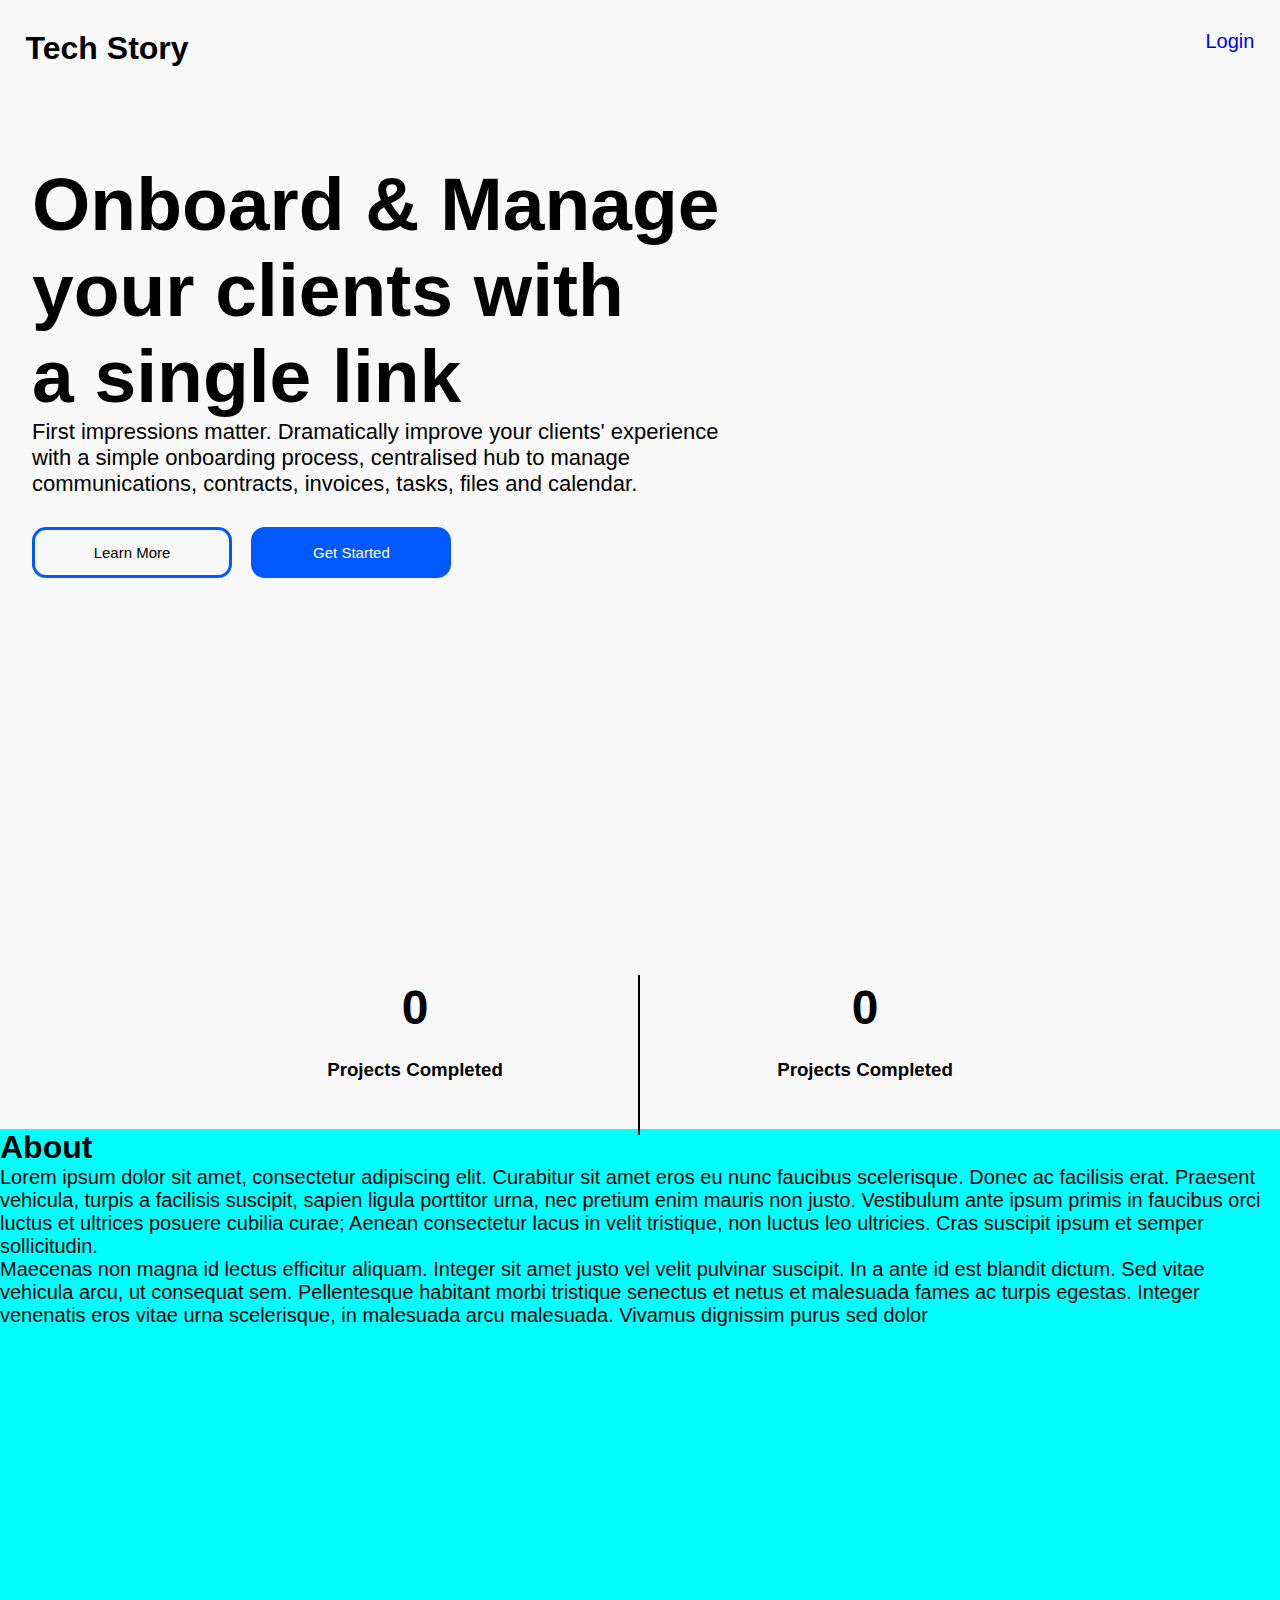
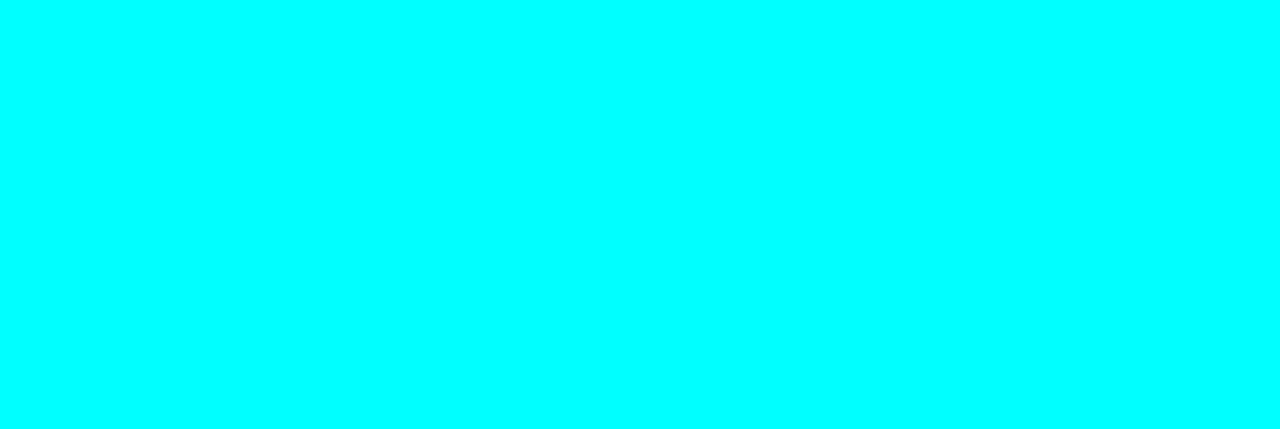
==== index.html @ 331d2816 "first commit" ====
<!DOCTYPE html>
<html lang="en">

<head>
    <meta charset="UTF-8">
    <meta name="viewport" content="width=device-width, initial-scale=1.0">
    <title>Tech Stories</title>
</head>
<link rel="stylesheet" href="style.css">

<body>



    <div class="hero">
        <header>
            <h1 class="logo">Tech Story</h1>
            <nav>
                <ul class="nav_links">
                    <li><a href="#">Login</a></li>
                </ul>
            </nav>
        </header>

        <div class="title">
            <h1>Onboard & Manage your clients with a single link</h1>
            <p>First impressions matter. Dramatically improve your clients' experience with a simple onboarding
                process,
                centralised hub to manage communications, contracts, invoices, tasks, files and calendar.</p>
            <div class="cta">
                <button class="learn_more">Learn More</button>
                <button class="get_started">Get Started</button>
            </div>
        </div>
    </div>

    <div class="stats">

        <div class="counters">
            <div>
                <div class="counter">
                    <h1><span data-count="156">0</span></h1>
                    <h3>Projects Completed</h3>
                </div>
                <div class="counter">
                    <h1><span data-count="227">0</span></h1>
                    <h3>Projects Completed</h3>
                </div>
            </div>
        </div>
    </div>

    <div class="about_page">
        <h1>About</h1>
        <div class="text">
            <p>Lorem ipsum dolor sit amet, consectetur adipiscing elit. Curabitur sit amet eros eu nunc faucibus
                scelerisque. Donec ac facilisis erat. Praesent vehicula, turpis a facilisis suscipit, sapien ligula
                porttitor urna, nec pretium enim mauris non justo. Vestibulum ante ipsum primis in faucibus orci luctus
                et ultrices posuere cubilia curae; Aenean consectetur lacus in velit tristique, non luctus leo
                ultricies. Cras suscipit ipsum et semper sollicitudin.
                <br>
                Maecenas non magna id lectus efficitur aliquam. Integer sit amet justo vel velit pulvinar suscipit. In a
                ante id est blandit dictum. Sed vitae vehicula arcu, ut consequat sem. Pellentesque habitant morbi
                tristique senectus et netus et malesuada fames ac turpis egestas. Integer venenatis eros vitae urna
                scelerisque, in malesuada arcu malesuada. Vivamus dignissim purus sed dolor</p>
        </div>
    </div>


    <script src="app.js">
    </script>

</body>

</html>
---- style.css ----
* {
    margin: 0;
    padding: 0;
    box-sizing: border-box;
}

body {
    background-color: #F8F8F8;
    font-family: 'Franklin Gothic Medium', 'Arial Narrow', Arial, sans-serif;
    color: black;
    position: relative;
    overflow-x: hidden;
}

.hero {
    height: 100vh;
    width: 100%;
}

header {
    display: flex;
    justify-content: space-between;
    padding: 30px 2%;
}

li,
a {
    list-style-type: none;
    text-decoration: none;
    font-size: 20px;
}

.title {
    margin-top: 4em;
    margin-left: 2em;
    min-width: 300px;
}

.title h1 {
    font-size: 75px;
    margin-right: 6em;
}

.title p {
    font-size: 22px;
    margin-right: 25em;
}

.cta button {
    margin-top: 2em;
    margin-right: 1em;
    height: 51px;
    width: 200px;
    border-radius: 14px;
    transition: all .5s ease;
}

.learn_more {
    font-size: 15px;
    color: black;
    border: solid #0058FF;
    background: none;
}

.learn_more:hover {
    color: #ffffff;
    background-color: rgb(72, 145, 255);
    border: solid rgb(72, 145, 255);
    cursor: pointer;
}

.get_started {
    font-size: 15px;
    border: none;
    color: white;
    background: #0058FF;
}

.get_started:hover {
    background-color: rgb(72, 145, 255);
    cursor: pointer;
}

.counters {
    padding: 3em 2em;
    margin-top: 2em;
    color: rgb(0, 0, 0);
    text-align: center;
}

.counters>div {
    max-width: 900px;
    margin: 0 auto;
    display: grid;
    grid-template-columns: repeat(2, 1fr);

}

.counter h1 {
    font-size: 3em;
    margin-bottom: 0.5em;
}

.counter:not(:last-child)::before {
    content: '';
    background: rgb(0, 0, 0);
    position: absolute;
    width: 2px;
    height: 10em;
    top: 52%;
    transform: translateY(-50%);
    right: 50%;
}

.about_page {
    height: 100vh;
    width: 100%;
    background-color: aqua;
}

.text p{
    font-size: 20px;
}
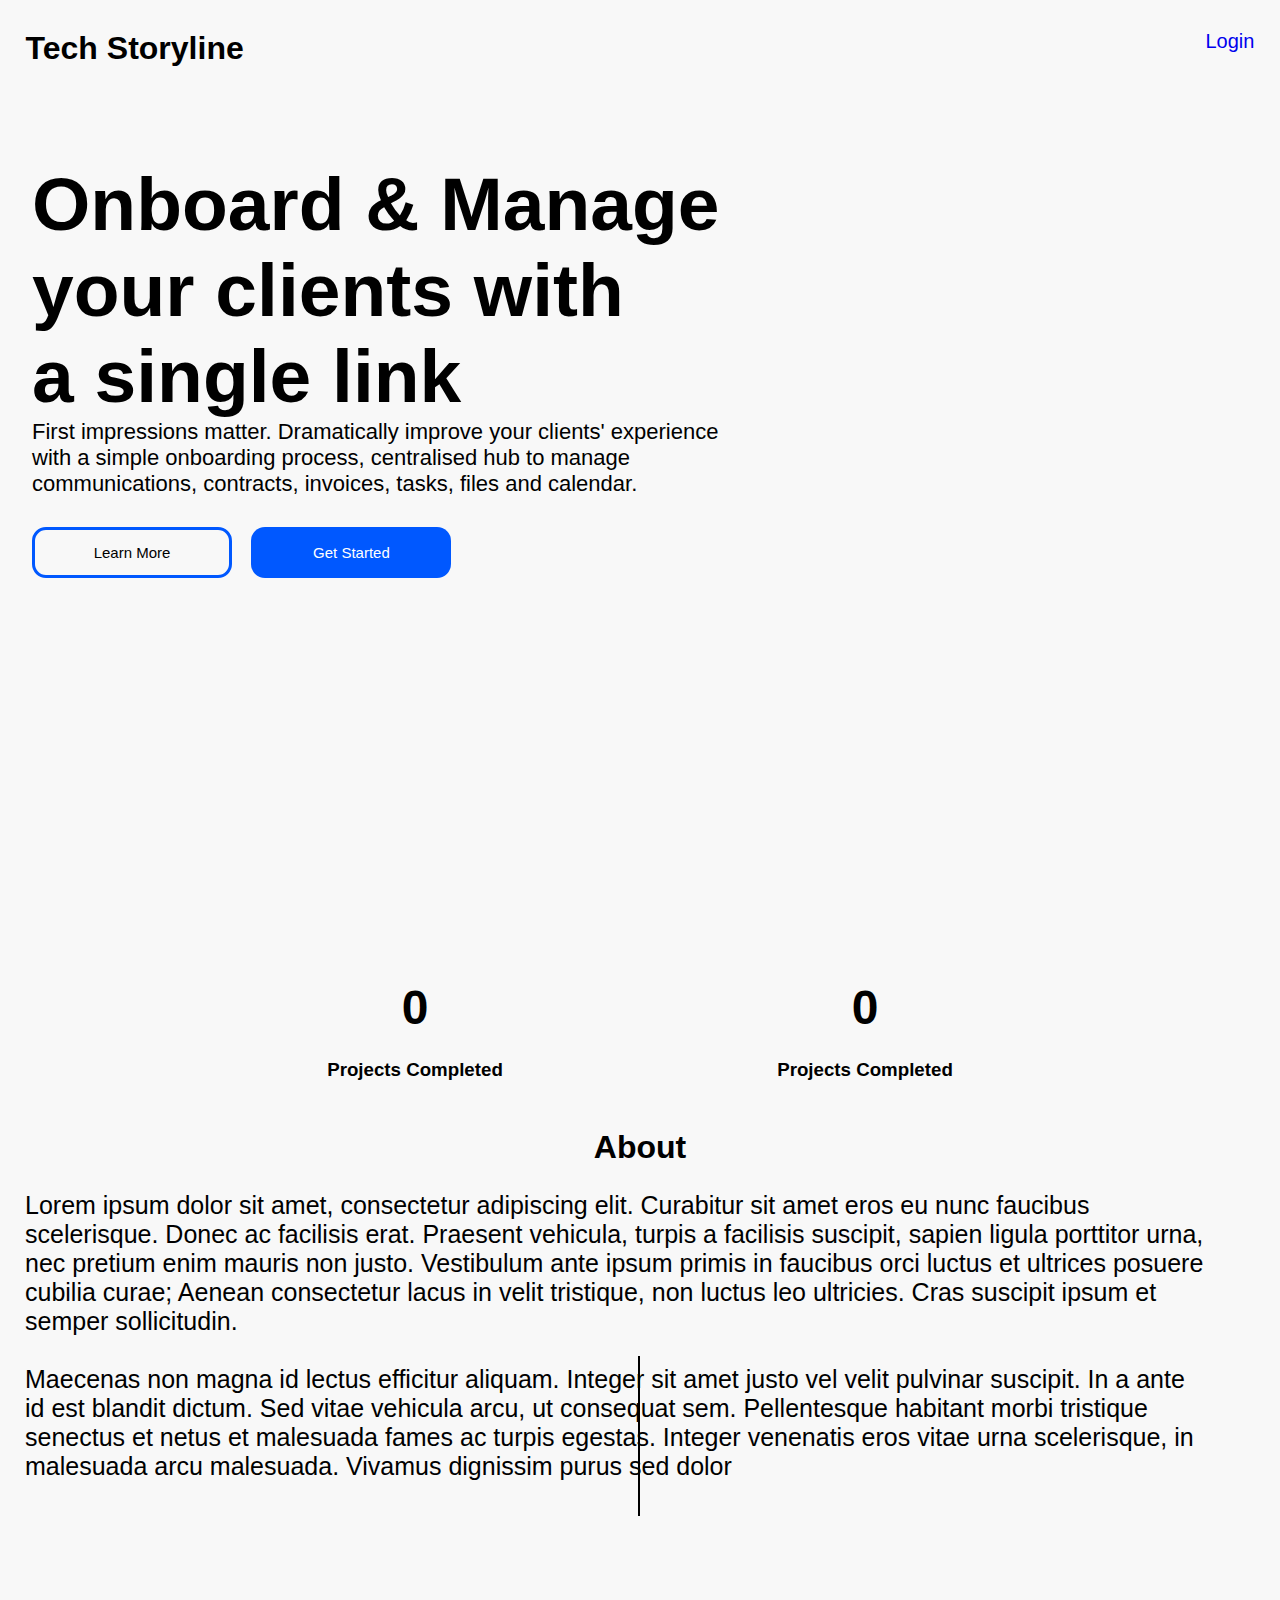
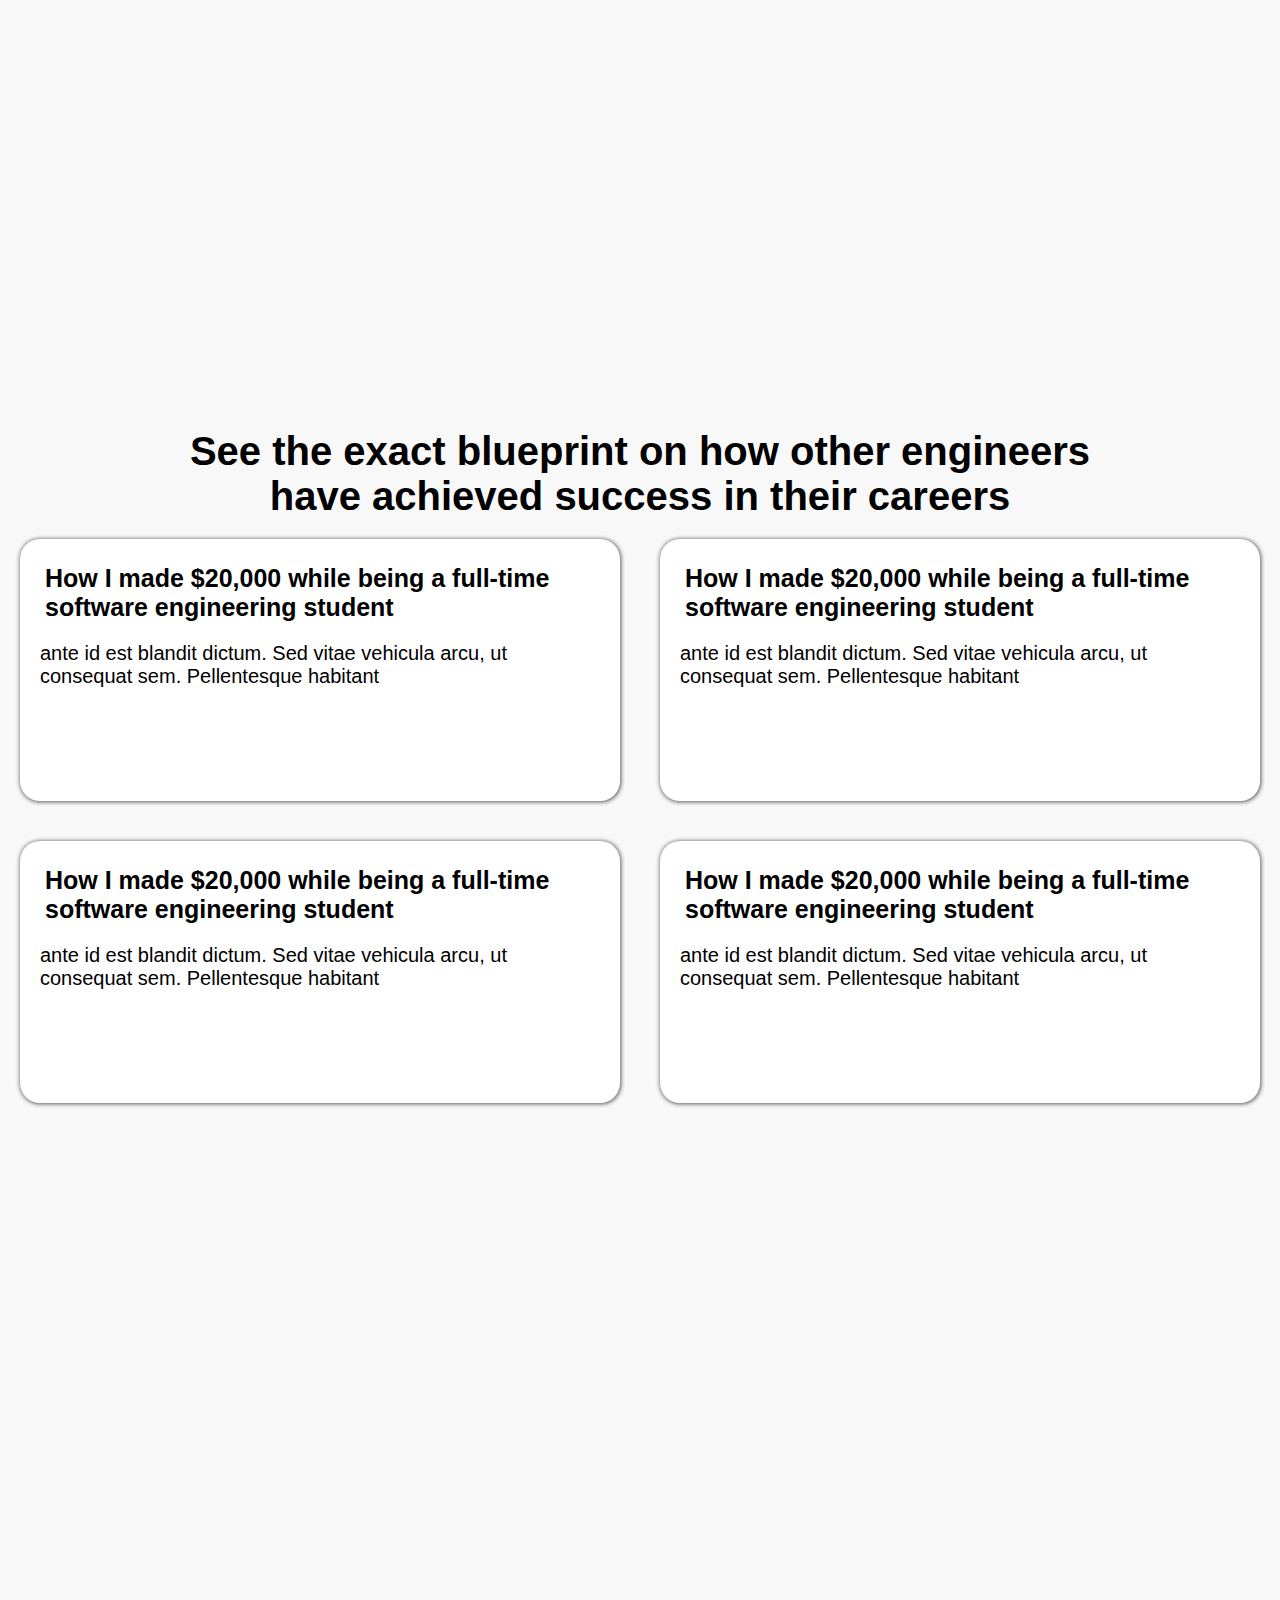
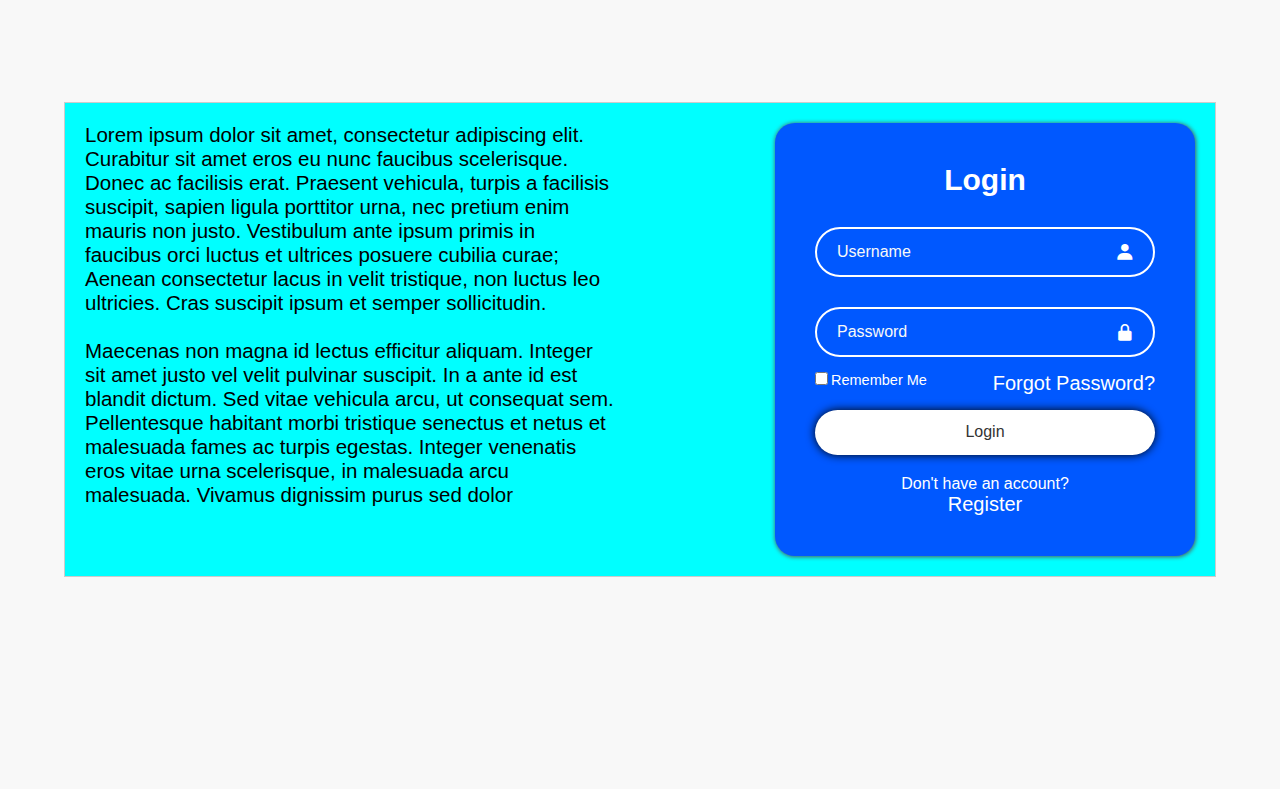
==== commit 84512477: "Update index.html" ====
--- a/index.html
+++ b/index.html
@@ -7,6 +7,8 @@
     <title>Tech Stories</title>
 </head>
 <link rel="stylesheet" href="style.css">
+<link href='https://unpkg.com/boxicons@2.1.4/css/boxicons.min.css' rel='stylesheet'>
+
 
 <body>
 
@@ -14,7 +16,7 @@
 
     <div class="hero">
         <header>
-            <h1 class="logo">Tech Story</h1>
+            <h1 class="logo">Tech Storyline</h1>
             <nav>
                 <ul class="nav_links">
                     <li><a href="#">Login</a></li>
@@ -52,24 +54,135 @@
 
     <div class="about_page">
         <h1>About</h1>
-        <div class="text">
-            <p>Lorem ipsum dolor sit amet, consectetur adipiscing elit. Curabitur sit amet eros eu nunc faucibus
-                scelerisque. Donec ac facilisis erat. Praesent vehicula, turpis a facilisis suscipit, sapien ligula
-                porttitor urna, nec pretium enim mauris non justo. Vestibulum ante ipsum primis in faucibus orci luctus
-                et ultrices posuere cubilia curae; Aenean consectetur lacus in velit tristique, non luctus leo
-                ultricies. Cras suscipit ipsum et semper sollicitudin.
-                <br>
-                Maecenas non magna id lectus efficitur aliquam. Integer sit amet justo vel velit pulvinar suscipit. In a
-                ante id est blandit dictum. Sed vitae vehicula arcu, ut consequat sem. Pellentesque habitant morbi
-                tristique senectus et netus et malesuada fames ac turpis egestas. Integer venenatis eros vitae urna
-                scelerisque, in malesuada arcu malesuada. Vivamus dignissim purus sed dolor</p>
+        <div class="box">
+
+            <div class="text">
+                <p>Lorem ipsum dolor sit amet, consectetur adipiscing elit. Curabitur sit amet eros eu nunc faucibus
+                    scelerisque. Donec ac facilisis erat. Praesent vehicula, turpis a facilisis suscipit, sapien ligula
+                    porttitor urna, nec pretium enim mauris non justo. Vestibulum ante ipsum primis in faucibus orci
+                    luctus
+                    et ultrices posuere cubilia curae; Aenean consectetur lacus in velit tristique, non luctus leo
+                    ultricies. Cras suscipit ipsum et semper sollicitudin.
+                    <br>
+                    <br>
+                    Maecenas non magna id lectus efficitur aliquam. Integer sit amet justo vel velit pulvinar suscipit.
+                    In a
+                    ante id est blandit dictum. Sed vitae vehicula arcu, ut consequat sem. Pellentesque habitant morbi
+                    tristique senectus et netus et malesuada fames ac turpis egestas. Integer venenatis eros vitae urna
+                    scelerisque, in malesuada arcu malesuada. Vivamus dignissim purus sed dolor
+                </p>
+            </div>
+
+            <div class="about_image">
+                <img src="img/3-4.jpg" alt="">
+            </div>
+        </div>
+    </div>
+
+    <div class="preview">
+        <h1>See the exact blueprint on how other engineers<br>have achieved success in their careers</h1>
+
+        <div class="preview_container_1">
+            <div class="preview_box">
+                <div class="image_block">
+                    <img src="img/profile1.jpg" alt="">
+                </div>
+                <div class="text_box">
+                    <h1>How I made $20,000 while being a full-time software engineering student</h1>
+                    <p>ante id est blandit dictum. Sed vitae vehicula arcu, ut consequat sem. Pellentesque habitant
+                    </p>
+                </div>
+            </div>
+            <div class="preview_box">
+                <div class="image_block">
+                    <img src="img/profile1.jpg" alt="">
+                </div>
+                <div class="text_box">
+                    <h1>How I made $20,000 while being a full-time software engineering student</h1>
+                    <p>ante id est blandit dictum. Sed vitae vehicula arcu, ut consequat sem. Pellentesque habitant
+                    </p>
+                </div>
+            </div>
+        </div>
+
+        <div class="preview_container_2">
+            <div class="preview_box">
+                <div class="image_block">
+                    <img src="img/profile1.jpg" alt="">
+                </div>
+                <div class="text_box">
+                    <h1>How I made $20,000 while being a full-time software engineering student</h1>
+                    <p>ante id est blandit dictum. Sed vitae vehicula arcu, ut consequat sem. Pellentesque habitant
+                    </p>
+                </div>
+            </div>
+            <div class="preview_box">
+                <div class="image_block">
+                    <img src="img/profile1.jpg" alt="">
+                </div>
+                <div class="text_box">
+                    <h1>How I made $20,000 while being a full-time software engineering student</h1>
+                    <p>ante id est blandit dictum. Sed vitae vehicula arcu, ut consequat sem. Pellentesque habitant
+                    </p>
+                </div>
+            </div>
         </div>
     </div>
 
 
-    <script src="app.js">
-    </script>
+    <div class="sign-up">
+        <div class="cta-box">
+
+
+            <div class="info">
+                <p>Lorem ipsum dolor sit amet, consectetur adipiscing elit. Curabitur sit amet eros eu nunc faucibus
+                    scelerisque. Donec ac facilisis erat. Praesent vehicula, turpis a facilisis suscipit, sapien ligula
+                    porttitor urna, nec pretium enim mauris non justo. Vestibulum ante ipsum primis in faucibus orci
+                    luctus
+                    et ultrices posuere cubilia curae; Aenean consectetur lacus in velit tristique, non luctus leo
+                    ultricies. Cras suscipit ipsum et semper sollicitudin.
+                    <br>
+                    <br>
+                    Maecenas non magna id lectus efficitur aliquam. Integer sit amet justo vel velit pulvinar suscipit.
+                    In a
+                    ante id est blandit dictum. Sed vitae vehicula arcu, ut consequat sem. Pellentesque habitant morbi
+                    tristique senectus et netus et malesuada fames ac turpis egestas. Integer venenatis eros vitae urna
+                    scelerisque, in malesuada arcu malesuada. Vivamus dignissim purus sed dolor
+                </p>
+            </div>
+
+
+            <div class="wrapper">
+                <form action="">
+                    <h1>Login</h1>
+                    <div class="input-box">
+                        <input type="text" placeholder="Username" required>
+                        <i class='bx bxs-user'></i>
+                    </div>
+                    <div class="input-box">
+                        <input type="password" placeholder="Password" required>
+                        <i class='bx bxs-lock-alt'></i>
+                    </div>
+                    <div class="remember-forgot">
+                        <label for=""><input type="checkbox">Remember Me</label>
+                        <a href="#">Forgot Password?</a>
+                    </div>
+                    <button type="submit" class="btn">Login</button>
+
+                    <div class="register-link">
+                        <p>Don't have an account?</p>
+                        <a href="#">Register</a>
+                    </div>
+
+                </form>
+            </div>
+        </div>
+    </div>
+
+
+
+    <script src="app.js"></script>
 
 </body>
 
-</html>+</html>
--- a/style.css
+++ b/style.css
@@ -107,7 +107,7 @@
     position: absolute;
     width: 2px;
     height: 10em;
-    top: 52%;
+    top: 36%;                   /*Fix this*/
     transform: translateY(-50%);
     right: 50%;
 }
@@ -115,9 +115,197 @@
 .about_page {
     height: 100vh;
     width: 100%;
-    background-color: aqua;
+    background-color: #F8F8F8;
 }
 
 .text p{
+    font-weight: 100;
+    font-size: 25px;
+    margin: 1em;
+}
+
+.box{
+    display: flex;
+}
+
+.about_page h1{
+    text-align: center;
+    font: 50px;
+    color: black;
+}
+
+.about_image img{
+    height: 500px;
+    margin-right: 3em;
+}
+
+.preview {
+    height: 100vh;
+    width: 100%;
+    text-align: center;
     font-size: 20px;
-}+}
+
+.preview_box {
+    display: flex;
+    margin: 1em;
+    width: 640px;
+    height: 262px;
+    background-color: #ffffff;
+    border-radius: 20px;
+    box-shadow: 0.5px 0.5px 4px rgb(88, 88, 88);
+}
+
+.image_block img{
+    border-radius: 20px;
+    height: 262px;
+}
+
+.text_box h1 {
+    text-align: left;
+    margin-top: 1em;
+    margin-left: 1em;
+    margin-right: 1em;
+    font-size: 25px;
+}
+
+.text_box p {
+    text-align: left;
+    margin-top: 1em;
+    margin-left: 1em;
+    margin-right: 1em;
+}
+
+.preview_container_1 {
+    display: flex;
+}
+
+.preview_container_2 {
+    display: flex;
+}
+
+.sign-up {
+    margin-top: 10em;
+    display: flex;
+    justify-content: center;
+    align-items: center;
+    min-height: 100vh;
+    background-color: #F8F8F8;
+
+}
+
+.cta-box {
+    width: 90%;
+    height: 90%;
+    background-color: aqua;  
+    padding: 20px;
+    margin: 10px;
+    border: 1px solid #ccc;
+    display: grid;
+    grid-template-columns: repeat(2, 1fr);
+}
+
+.info p{
+    font-size: 20.5px;
+}
+
+
+.wrapper {
+    width: 420px;
+    background-color: #0058FF;
+    box-shadow: 0.5px 0.5px 4px rgb(88, 88, 88);
+    border-radius: 20px;
+    color: rgb(255, 255, 255);
+    padding: 40px 40px;
+    margin-left: 10em;
+}
+
+.wrapper h1 {
+    font-size: 30px;
+    text-align: center;
+}
+
+.wrapper .input-box{
+    position: relative;
+    width: 100%;
+    height: 50px;
+    margin: 30px 0;
+}
+
+.input-box input{
+    width: 100%;
+    height: 100%;
+    background: transparent;
+    border: none;
+    outline: none;
+    border: 2px solid rgba(255, 255, 255);
+    border-radius: 40px;
+    font-size: 16px;
+    color: white;
+    padding: 20px 45px 20px 20px;
+
+}
+
+.input-box input::placeholder {
+    color: #F8F8F8;
+
+}
+
+.input-box i {
+    position: absolute;
+    right: 20px;
+    top: 50%;
+    transform: translateY(-50%);
+    font-size: 20px;
+    color: white;
+}
+
+.wrapper .remember-forgot{
+    display: flex;
+    justify-content: space-between;
+    font-size: 14.5px;
+    margin: -15px 0 15px;
+}
+
+.remember-forgot label input {
+    accent-color: white;
+    margin-right: 3px; 
+}
+
+.remember-forgot a {
+    color: white;
+    text-decoration: none;
+}
+
+.remember-forgot a:hover{
+    text-decoration: underline;
+}
+
+.wrapper .btn {
+    width: 100%;
+    height: 45px;
+    background: white;
+    border: none;
+    border-radius: 40px;
+    box-shadow: 0 0 10px black;
+    cursor: pointer;
+    font-size: 16px;
+    color: #333;
+}
+
+.wrapper .register-link {
+    font-size: 14.5 px;
+    text-align: center;
+    margin-top: 20px;
+}
+
+.register-link a {
+    color: white;
+    text-decoration: none;
+    font-size: 20px;
+}
+
+.register-link a:hover {
+    text-decoration: underline;
+}
+
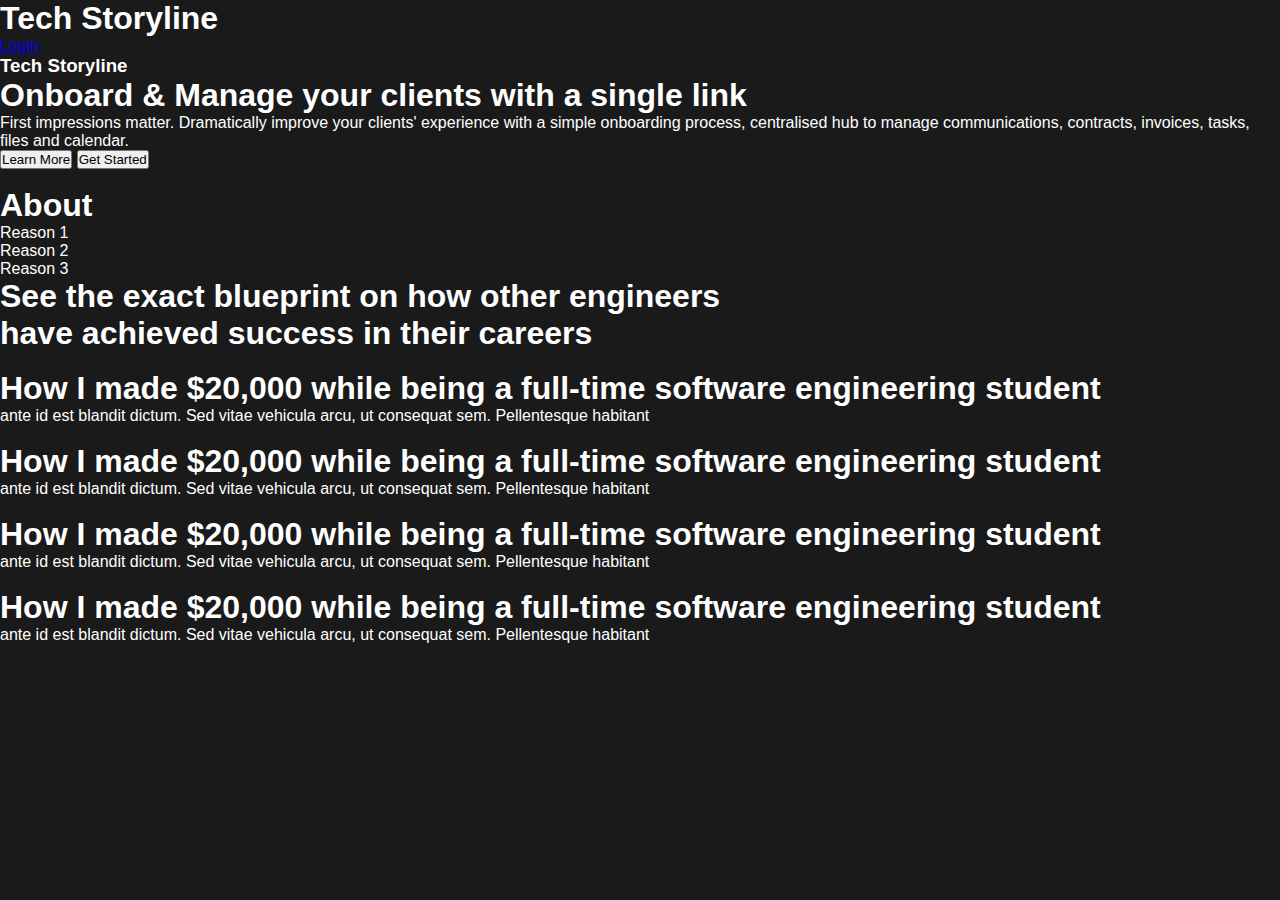
==== commit 82126923: "Add files via upload" ====
--- a/index.html
+++ b/index.html
@@ -1,188 +1,107 @@
-<!DOCTYPE html>
-<html lang="en">
-
-<head>
-    <meta charset="UTF-8">
-    <meta name="viewport" content="width=device-width, initial-scale=1.0">
-    <title>Tech Stories</title>
-</head>
-<link rel="stylesheet" href="style.css">
-<link href='https://unpkg.com/boxicons@2.1.4/css/boxicons.min.css' rel='stylesheet'>
-
-
-<body>
-
-
-
-    <div class="hero">
-        <header>
-            <h1 class="logo">Tech Storyline</h1>
-            <nav>
-                <ul class="nav_links">
-                    <li><a href="#">Login</a></li>
-                </ul>
-            </nav>
-        </header>
-
-        <div class="title">
-            <h1>Onboard & Manage your clients with a single link</h1>
-            <p>First impressions matter. Dramatically improve your clients' experience with a simple onboarding
-                process,
-                centralised hub to manage communications, contracts, invoices, tasks, files and calendar.</p>
-            <div class="cta">
-                <button class="learn_more">Learn More</button>
-                <button class="get_started">Get Started</button>
-            </div>
-        </div>
-    </div>
-
-    <div class="stats">
-
-        <div class="counters">
-            <div>
-                <div class="counter">
-                    <h1><span data-count="156">0</span></h1>
-                    <h3>Projects Completed</h3>
-                </div>
-                <div class="counter">
-                    <h1><span data-count="227">0</span></h1>
-                    <h3>Projects Completed</h3>
-                </div>
-            </div>
-        </div>
-    </div>
-
-    <div class="about_page">
-        <h1>About</h1>
-        <div class="box">
-
-            <div class="text">
-                <p>Lorem ipsum dolor sit amet, consectetur adipiscing elit. Curabitur sit amet eros eu nunc faucibus
-                    scelerisque. Donec ac facilisis erat. Praesent vehicula, turpis a facilisis suscipit, sapien ligula
-                    porttitor urna, nec pretium enim mauris non justo. Vestibulum ante ipsum primis in faucibus orci
-                    luctus
-                    et ultrices posuere cubilia curae; Aenean consectetur lacus in velit tristique, non luctus leo
-                    ultricies. Cras suscipit ipsum et semper sollicitudin.
-                    <br>
-                    <br>
-                    Maecenas non magna id lectus efficitur aliquam. Integer sit amet justo vel velit pulvinar suscipit.
-                    In a
-                    ante id est blandit dictum. Sed vitae vehicula arcu, ut consequat sem. Pellentesque habitant morbi
-                    tristique senectus et netus et malesuada fames ac turpis egestas. Integer venenatis eros vitae urna
-                    scelerisque, in malesuada arcu malesuada. Vivamus dignissim purus sed dolor
-                </p>
-            </div>
-
-            <div class="about_image">
-                <img src="img/3-4.jpg" alt="">
-            </div>
-        </div>
-    </div>
-
-    <div class="preview">
-        <h1>See the exact blueprint on how other engineers<br>have achieved success in their careers</h1>
-
-        <div class="preview_container_1">
-            <div class="preview_box">
-                <div class="image_block">
-                    <img src="img/profile1.jpg" alt="">
-                </div>
-                <div class="text_box">
-                    <h1>How I made $20,000 while being a full-time software engineering student</h1>
-                    <p>ante id est blandit dictum. Sed vitae vehicula arcu, ut consequat sem. Pellentesque habitant
-                    </p>
-                </div>
-            </div>
-            <div class="preview_box">
-                <div class="image_block">
-                    <img src="img/profile1.jpg" alt="">
-                </div>
-                <div class="text_box">
-                    <h1>How I made $20,000 while being a full-time software engineering student</h1>
-                    <p>ante id est blandit dictum. Sed vitae vehicula arcu, ut consequat sem. Pellentesque habitant
-                    </p>
-                </div>
-            </div>
-        </div>
-
-        <div class="preview_container_2">
-            <div class="preview_box">
-                <div class="image_block">
-                    <img src="img/profile1.jpg" alt="">
-                </div>
-                <div class="text_box">
-                    <h1>How I made $20,000 while being a full-time software engineering student</h1>
-                    <p>ante id est blandit dictum. Sed vitae vehicula arcu, ut consequat sem. Pellentesque habitant
-                    </p>
-                </div>
-            </div>
-            <div class="preview_box">
-                <div class="image_block">
-                    <img src="img/profile1.jpg" alt="">
-                </div>
-                <div class="text_box">
-                    <h1>How I made $20,000 while being a full-time software engineering student</h1>
-                    <p>ante id est blandit dictum. Sed vitae vehicula arcu, ut consequat sem. Pellentesque habitant
-                    </p>
-                </div>
-            </div>
-        </div>
-    </div>
-
-
-    <div class="sign-up">
-        <div class="cta-box">
-
-
-            <div class="info">
-                <p>Lorem ipsum dolor sit amet, consectetur adipiscing elit. Curabitur sit amet eros eu nunc faucibus
-                    scelerisque. Donec ac facilisis erat. Praesent vehicula, turpis a facilisis suscipit, sapien ligula
-                    porttitor urna, nec pretium enim mauris non justo. Vestibulum ante ipsum primis in faucibus orci
-                    luctus
-                    et ultrices posuere cubilia curae; Aenean consectetur lacus in velit tristique, non luctus leo
-                    ultricies. Cras suscipit ipsum et semper sollicitudin.
-                    <br>
-                    <br>
-                    Maecenas non magna id lectus efficitur aliquam. Integer sit amet justo vel velit pulvinar suscipit.
-                    In a
-                    ante id est blandit dictum. Sed vitae vehicula arcu, ut consequat sem. Pellentesque habitant morbi
-                    tristique senectus et netus et malesuada fames ac turpis egestas. Integer venenatis eros vitae urna
-                    scelerisque, in malesuada arcu malesuada. Vivamus dignissim purus sed dolor
-                </p>
-            </div>
-
-
-            <div class="wrapper">
-                <form action="">
-                    <h1>Login</h1>
-                    <div class="input-box">
-                        <input type="text" placeholder="Username" required>
-                        <i class='bx bxs-user'></i>
-                    </div>
-                    <div class="input-box">
-                        <input type="password" placeholder="Password" required>
-                        <i class='bx bxs-lock-alt'></i>
-                    </div>
-                    <div class="remember-forgot">
-                        <label for=""><input type="checkbox">Remember Me</label>
-                        <a href="#">Forgot Password?</a>
-                    </div>
-                    <button type="submit" class="btn">Login</button>
-
-                    <div class="register-link">
-                        <p>Don't have an account?</p>
-                        <a href="#">Register</a>
-                    </div>
-
-                </form>
-            </div>
-        </div>
-    </div>
-
-
-
-    <script src="app.js"></script>
-
-</body>
-
-</html>
+<!DOCTYPE html>
+<html lang="en">
+
+<head>
+    <meta charset="UTF-8">
+    <meta name="viewport" content="width=device-width, initial-scale=1.0">
+    <title>Tech Storyline</title>
+</head>
+<link rel="stylesheet" href="style.css">
+
+<body>
+    <div class="hero">
+        <header>
+            <h1 class="logo">Tech Storyline</h1>
+            <nav>
+                <ul class="nav_links">
+                    <li><a href="#">Login</a></li>
+                </ul>
+            </nav>
+        </header>
+
+        <div class="title">
+            <h3>Tech Storyline</h3>
+            <h1>Onboard & Manage your clients with a single link</h1>
+            <p>First impressions matter. Dramatically improve your clients' experience with a simple onboarding
+                process,
+                centralised hub to manage communications, contracts, invoices, tasks, files and calendar.</p>
+            <div class="cta">
+                <button class="learn_more">Learn More</button>
+                <button class="get_started">Get Started</button>
+            </div>
+        </div>
+
+        <div class="hero-image">
+            <img src="img/laptop.png" alt="">
+        </div>
+    </div>
+
+    <div class="about">
+        <h1>About</h1>
+        <div class="container">
+            <div class="box">
+                <p>Reason 1</p>
+            </div>
+            <div class="box">
+                <p>Reason 2</p>
+            </div>
+            <div class="box">
+                <p>Reason 3</p>
+            </div>
+        </div>
+    </div>
+
+    <div class="preview">
+        <h1>See the exact blueprint on how other engineers<br>have achieved success in their careers</h1>
+
+        <div class="preview_container_1">
+            <div class="preview_box">
+                <div class="image_block">
+                    <img src="img/today.png" alt="">
+                </div>
+                <div class="text_box">
+                    <h1>How I made $20,000 while being a full-time software engineering student</h1>
+                    <p>ante id est blandit dictum. Sed vitae vehicula arcu, ut consequat sem. Pellentesque habitant
+                    </p>
+                </div>
+            </div>
+            <div class="preview_box">
+                <div class="image_block">
+                    <img src="img/today.png" alt="">
+                </div>
+                <div class="text_box">
+                    <h1>How I made $20,000 while being a full-time software engineering student</h1>
+                    <p>ante id est blandit dictum. Sed vitae vehicula arcu, ut consequat sem. Pellentesque habitant
+                    </p>
+                </div>
+            </div>
+        </div>
+
+        <div class="preview_container_2">
+            <div class="preview_box">
+                <div class="image_block">
+                    <img src="img/today.png" alt="">
+                </div>
+                <div class="text_box">
+                    <h1>How I made $20,000 while being a full-time software engineering student</h1>
+                    <p>ante id est blandit dictum. Sed vitae vehicula arcu, ut consequat sem. Pellentesque habitant
+                    </p>
+                </div>
+            </div>
+            <div class="preview_box">
+                <div class="image_block">
+                    <img src="img/today.png" alt="">
+                </div>
+                <div class="text_box">
+                    <h1>How I made $20,000 while being a full-time software engineering student</h1>
+                    <p>ante id est blandit dictum. Sed vitae vehicula arcu, ut consequat sem. Pellentesque habitant
+                    </p>
+                </div>
+            </div>
+        </div>
+    </div>
+
+
+</body>
+
+</html>--- a/style.css
+++ b/style.css
@@ -1,311 +1,159 @@
-* {
-    margin: 0;
-    padding: 0;
-    box-sizing: border-box;
-}
-
-body {
-    background-color: #F8F8F8;
-    font-family: 'Franklin Gothic Medium', 'Arial Narrow', Arial, sans-serif;
-    color: black;
-    position: relative;
-    overflow-x: hidden;
-}
-
-.hero {
-    height: 100vh;
-    width: 100%;
-}
-
-header {
-    display: flex;
-    justify-content: space-between;
-    padding: 30px 2%;
-}
-
-li,
-a {
-    list-style-type: none;
-    text-decoration: none;
-    font-size: 20px;
-}
-
-.title {
-    margin-top: 4em;
-    margin-left: 2em;
-    min-width: 300px;
-}
-
-.title h1 {
-    font-size: 75px;
-    margin-right: 6em;
-}
-
-.title p {
-    font-size: 22px;
-    margin-right: 25em;
-}
-
-.cta button {
-    margin-top: 2em;
-    margin-right: 1em;
-    height: 51px;
-    width: 200px;
-    border-radius: 14px;
-    transition: all .5s ease;
-}
-
-.learn_more {
-    font-size: 15px;
-    color: black;
-    border: solid #0058FF;
-    background: none;
-}
-
-.learn_more:hover {
-    color: #ffffff;
-    background-color: rgb(72, 145, 255);
-    border: solid rgb(72, 145, 255);
-    cursor: pointer;
-}
-
-.get_started {
-    font-size: 15px;
-    border: none;
-    color: white;
-    background: #0058FF;
-}
-
-.get_started:hover {
-    background-color: rgb(72, 145, 255);
-    cursor: pointer;
-}
-
-.counters {
-    padding: 3em 2em;
-    margin-top: 2em;
-    color: rgb(0, 0, 0);
-    text-align: center;
-}
-
-.counters>div {
-    max-width: 900px;
-    margin: 0 auto;
-    display: grid;
-    grid-template-columns: repeat(2, 1fr);
-
-}
-
-.counter h1 {
-    font-size: 3em;
-    margin-bottom: 0.5em;
-}
-
-.counter:not(:last-child)::before {
-    content: '';
-    background: rgb(0, 0, 0);
-    position: absolute;
-    width: 2px;
-    height: 10em;
-    top: 36%;                   /*Fix this*/
-    transform: translateY(-50%);
-    right: 50%;
-}
-
-.about_page {
-    height: 100vh;
-    width: 100%;
-    background-color: #F8F8F8;
-}
-
-.text p{
-    font-weight: 100;
-    font-size: 25px;
-    margin: 1em;
-}
-
-.box{
-    display: flex;
-}
-
-.about_page h1{
-    text-align: center;
-    font: 50px;
-    color: black;
-}
-
-.about_image img{
-    height: 500px;
-    margin-right: 3em;
-}
-
-.preview {
-    height: 100vh;
-    width: 100%;
-    text-align: center;
-    font-size: 20px;
-}
-
-.preview_box {
-    display: flex;
-    margin: 1em;
-    width: 640px;
-    height: 262px;
-    background-color: #ffffff;
-    border-radius: 20px;
-    box-shadow: 0.5px 0.5px 4px rgb(88, 88, 88);
-}
-
-.image_block img{
-    border-radius: 20px;
-    height: 262px;
-}
-
-.text_box h1 {
-    text-align: left;
-    margin-top: 1em;
-    margin-left: 1em;
-    margin-right: 1em;
-    font-size: 25px;
-}
-
-.text_box p {
-    text-align: left;
-    margin-top: 1em;
-    margin-left: 1em;
-    margin-right: 1em;
-}
-
-.preview_container_1 {
-    display: flex;
-}
-
-.preview_container_2 {
-    display: flex;
-}
-
-.sign-up {
-    margin-top: 10em;
-    display: flex;
-    justify-content: center;
-    align-items: center;
-    min-height: 100vh;
-    background-color: #F8F8F8;
-
-}
-
-.cta-box {
-    width: 90%;
-    height: 90%;
-    background-color: aqua;  
-    padding: 20px;
-    margin: 10px;
-    border: 1px solid #ccc;
-    display: grid;
-    grid-template-columns: repeat(2, 1fr);
-}
-
-.info p{
-    font-size: 20.5px;
-}
-
-
-.wrapper {
-    width: 420px;
-    background-color: #0058FF;
-    box-shadow: 0.5px 0.5px 4px rgb(88, 88, 88);
-    border-radius: 20px;
-    color: rgb(255, 255, 255);
-    padding: 40px 40px;
-    margin-left: 10em;
-}
-
-.wrapper h1 {
-    font-size: 30px;
-    text-align: center;
-}
-
-.wrapper .input-box{
-    position: relative;
-    width: 100%;
-    height: 50px;
-    margin: 30px 0;
-}
-
-.input-box input{
-    width: 100%;
-    height: 100%;
-    background: transparent;
-    border: none;
-    outline: none;
-    border: 2px solid rgba(255, 255, 255);
-    border-radius: 40px;
-    font-size: 16px;
-    color: white;
-    padding: 20px 45px 20px 20px;
-
-}
-
-.input-box input::placeholder {
-    color: #F8F8F8;
-
-}
-
-.input-box i {
-    position: absolute;
-    right: 20px;
-    top: 50%;
-    transform: translateY(-50%);
-    font-size: 20px;
-    color: white;
-}
-
-.wrapper .remember-forgot{
-    display: flex;
-    justify-content: space-between;
-    font-size: 14.5px;
-    margin: -15px 0 15px;
-}
-
-.remember-forgot label input {
-    accent-color: white;
-    margin-right: 3px; 
-}
-
-.remember-forgot a {
-    color: white;
-    text-decoration: none;
-}
-
-.remember-forgot a:hover{
-    text-decoration: underline;
-}
-
-.wrapper .btn {
-    width: 100%;
-    height: 45px;
-    background: white;
-    border: none;
-    border-radius: 40px;
-    box-shadow: 0 0 10px black;
-    cursor: pointer;
-    font-size: 16px;
-    color: #333;
-}
-
-.wrapper .register-link {
-    font-size: 14.5 px;
-    text-align: center;
-    margin-top: 20px;
-}
-
-.register-link a {
-    color: white;
-    text-decoration: none;
-    font-size: 20px;
-}
-
-.register-link a:hover {
-    text-decoration: underline;
-}
-
+@font-face {
+    src: url(fonts/Montserrat/Montserrat-VariableFont_wght.ttf);
+    font-family: mont;
+}
+
+.dm-sans-DM-Sans {
+    font-family: "DM Sans", sans-serif;
+    font-optical-sizing: auto;
+    font-weight: 1000;
+    font-style: normal;
+}
+
+* {
+    margin: 0;
+    padding: 0;
+    box-sizing: border-box;
+}
+
+body {
+    background-color: #1A1A1A;
+    font-family: 'Franklin Gothic Medium', 'Arial Narrow', Arial, sans-serif;
+    color: rgb(255, 255, 255);
+    position: relative;
+    overflow-x: hidden;
+}
+
+/*Desktop*/
+@media only screen and (min-width:1205px) {}
+
+/*Laptop*/
+@media only screen and (max-width:1200px) {}
+
+/*Phone*/
+@media only screen and (max-width:992px) {
+    .hero {
+        min-width: 100%;
+        background-color: #1A1A1A;
+    }
+
+    header {
+        display: flex;
+        justify-content: space-between;
+        padding: 15px 2%;
+    }
+
+    li,
+    a {
+        list-style-type: none;
+        text-decoration: none;
+        font-size: clamp(13px, 4.5vw, 25px);
+        color: rgb(116, 116, 243);
+    }
+
+    .logo {
+        font-size: clamp(13px, 5vw, 25px);
+    }
+
+    .title {
+        margin-top: 2em;
+    }
+
+    .title h3 {
+        text-align: center;
+        font-size: clamp(13px, 5vw, 25px);
+        font-weight: 100;
+    }
+
+    .title h1 {
+        font-size: clamp(1em, 10vw, 10em);
+        text-align: center;
+    }
+
+    .title p {
+        margin-top: 10px;
+        font-size: clamp(1em, 4vw, 10em);
+        text-align: center;
+    }
+
+    .cta {
+        margin: auto;
+        text-align: center;
+        margin-top: 20px;
+    }
+
+    .learn_more {
+        color: white;
+        height: 50px;
+        width: 150px;
+        border-radius: 10px;
+        border: solid #0085FF;
+        background: none;
+    }
+
+    .get_started {
+        color: white;
+        height: 50px;
+        width: 150px;
+        border-radius: 10px;
+        border: solid #0085FF;
+        background: #0085FF;
+    }
+
+    .hero-image {
+        margin: auto;
+        text-align: center;
+    }
+
+    .hero-image img {
+        max-width: 100%;
+    }
+
+    .about {
+        min-width: 100%;
+    }
+
+    .about h1 {
+        text-align: center;
+        font-size: clamp(1em, 9vw, 10em);
+    }
+
+    .box {
+        margin: auto;
+        text-align: center;
+        height: 280px;
+        max-width: 300px;
+        background-color: grey;
+        margin-top: 1em;
+    }
+
+    .preview {
+        margin-top: 2em;
+    }
+
+    .preview h1 {
+        text-align: center;
+        font-size: clamp(1em, 8.5vw, 10em);
+    }
+
+    .preview_box {
+        display: flex;
+        margin: auto;
+        text-align: center;
+        height: clamp(100px, 200px, 300px);
+        background-color: #0085FF;
+        margin-top: 2em;
+        margin-left: 1em;
+        margin-right: 1em;
+        border-radius: 20px;
+    }
+
+    .preview_box h1 {
+        font-size: clamp(1em, 4vw, 10em);
+    }
+
+    .image_block img{
+        height: clamp(100px, 200px, 300px);
+        border-radius: 20px;
+    }
+}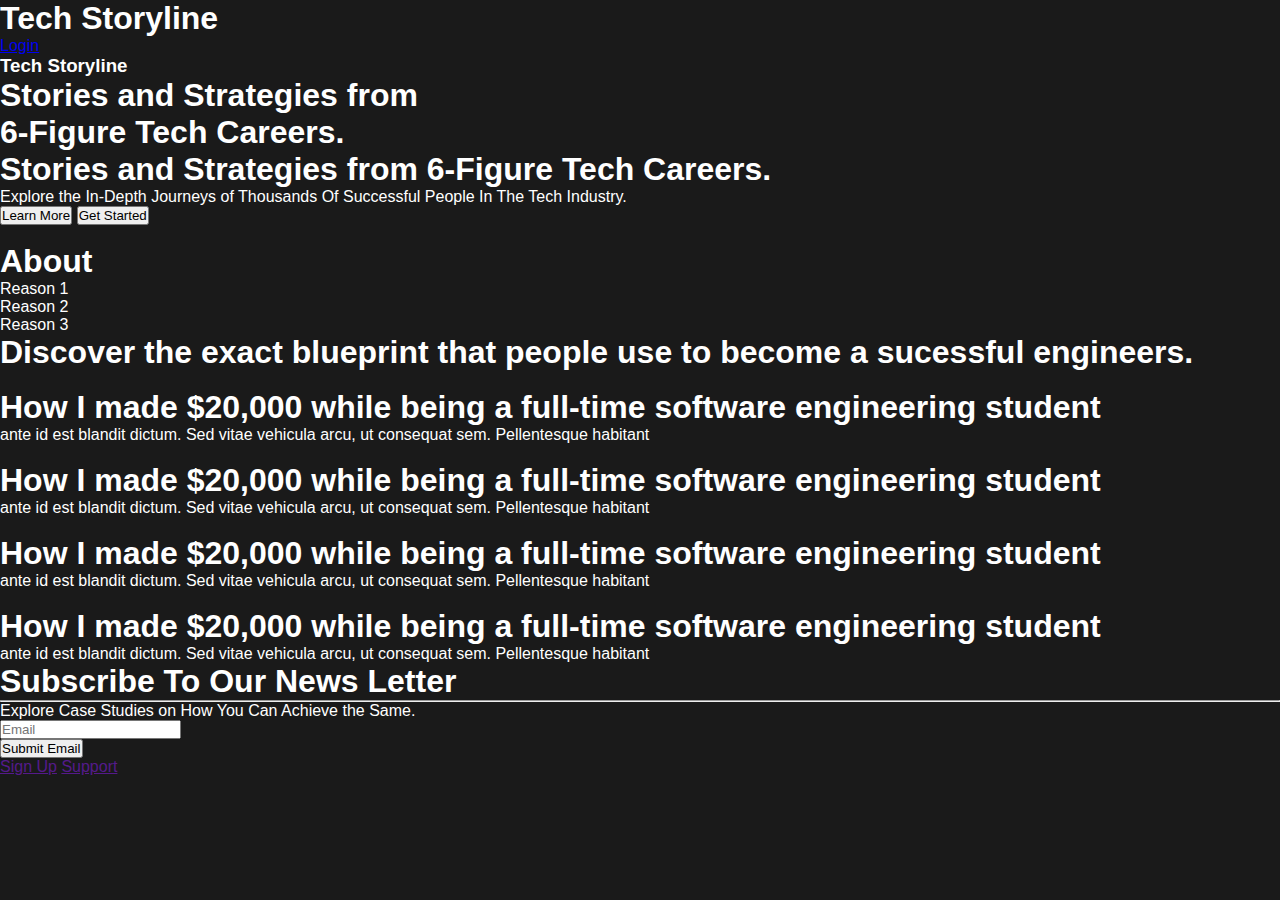
==== commit 91ba9d37: "Update index.html" ====
--- a/index.html
+++ b/index.html
@@ -6,6 +6,11 @@
     <meta name="viewport" content="width=device-width, initial-scale=1.0">
     <title>Tech Storyline</title>
 </head>
+<link rel="preconnect" href="https://fonts.googleapis.com">
+<link rel="preconnect" href="https://fonts.gstatic.com" crossorigin>
+<link href="https://fonts.googleapis.com/css2?family=Noto+Sans:ital,wght@0,100..900;1,100..900&display=swap"
+    rel="stylesheet">
+
 <link rel="stylesheet" href="style.css">
 
 <body>
@@ -21,10 +26,9 @@
 
         <div class="title">
             <h3>Tech Storyline</h3>
-            <h1>Onboard & Manage your clients with a single link</h1>
-            <p>First impressions matter. Dramatically improve your clients' experience with a simple onboarding
-                process,
-                centralised hub to manage communications, contracts, invoices, tasks, files and calendar.</p>
+            <h1 class="none">Stories and Strategies from <br><span class="title-span">6-Figure Tech Careers.</span></h1>
+            <h1 class="width-430">Stories and Strategies from <span class="title-span">6-Figure Tech Careers.</span></h1>
+            <p>Explore the In-Depth Journeys of Thousands Of Successful People In The Tech Industry.</p>
             <div class="cta">
                 <button class="learn_more">Learn More</button>
                 <button class="get_started">Get Started</button>
@@ -32,7 +36,7 @@
         </div>
 
         <div class="hero-image">
-            <img src="img/laptop.png" alt="">
+            <img src="img/Small Logo.png" alt="">
         </div>
     </div>
 
@@ -52,12 +56,13 @@
     </div>
 
     <div class="preview">
-        <h1>See the exact blueprint on how other engineers<br>have achieved success in their careers</h1>
+        <h1>Discover the exact blueprint that people use to become a <span class="double">sucessful engineers.</span>
+        </h1>
 
         <div class="preview_container_1">
             <div class="preview_box">
                 <div class="image_block">
-                    <img src="img/today.png" alt="">
+                    <img src="img/Small Logo.png" alt="">
                 </div>
                 <div class="text_box">
                     <h1>How I made $20,000 while being a full-time software engineering student</h1>
@@ -67,7 +72,7 @@
             </div>
             <div class="preview_box">
                 <div class="image_block">
-                    <img src="img/today.png" alt="">
+                    <img src="img/Small Logo.png" alt="">
                 </div>
                 <div class="text_box">
                     <h1>How I made $20,000 while being a full-time software engineering student</h1>
@@ -80,7 +85,7 @@
         <div class="preview_container_2">
             <div class="preview_box">
                 <div class="image_block">
-                    <img src="img/today.png" alt="">
+                    <img src="img/Small Logo.png" alt="">
                 </div>
                 <div class="text_box">
                     <h1>How I made $20,000 while being a full-time software engineering student</h1>
@@ -90,7 +95,7 @@
             </div>
             <div class="preview_box">
                 <div class="image_block">
-                    <img src="img/today.png" alt="">
+                    <img src="img/Small Logo.png" alt="">
                 </div>
                 <div class="text_box">
                     <h1>How I made $20,000 while being a full-time software engineering student</h1>
@@ -102,6 +107,27 @@
     </div>
 
 
+    <div class="newsletter">
+        <h1>Subscribe To Our News Letter</h1>
+        <hr>
+        <p>Explore Case Studies on How You Can Achieve the Same.</p>
+        <form action="">
+            <input type="email" placeholder="Email">
+            <br>
+            <button type="submit">Submit Email</button>
+        </form>
+
+    </div>
+
+    <div class="bottom-links">
+        <footer>
+
+            <a href="">Sign Up</a>
+            <a href="">Support</a>
+        </footer>
+    </div>
+
+
 </body>
 
-</html>+</html>
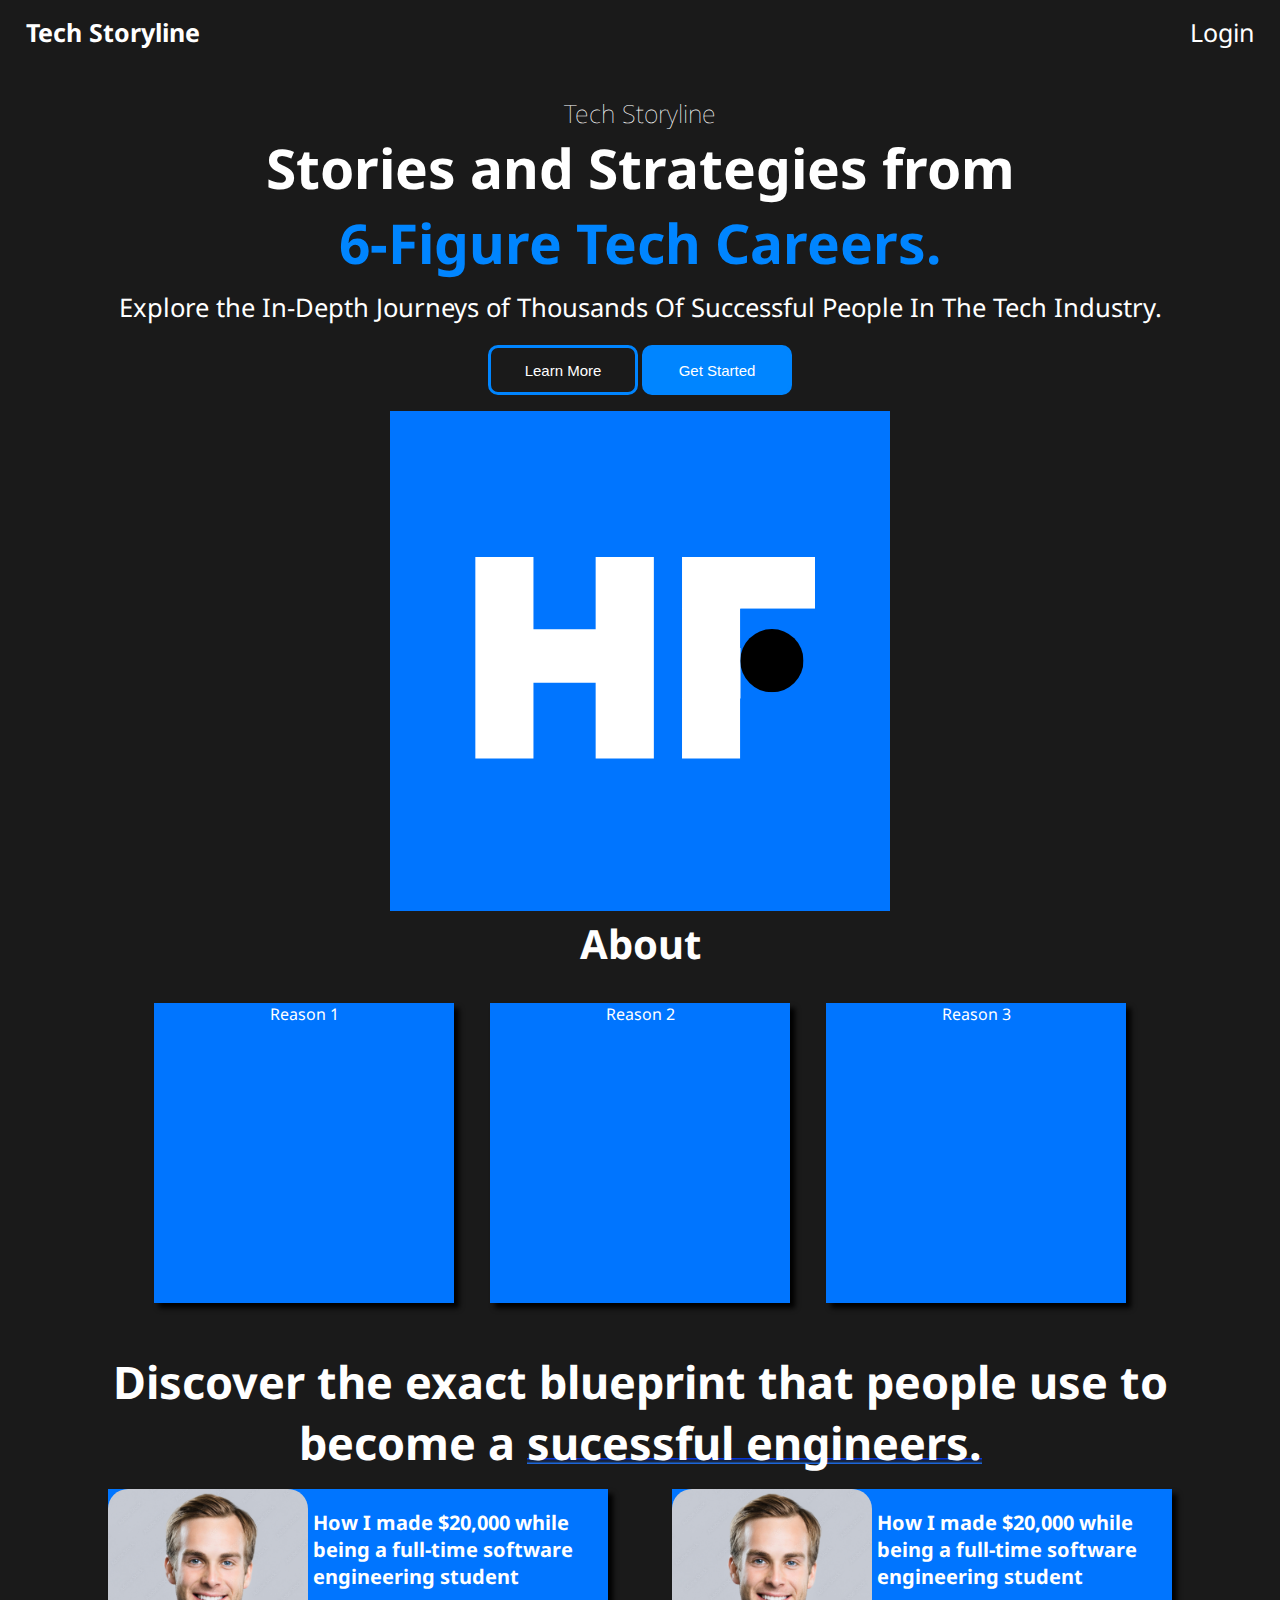
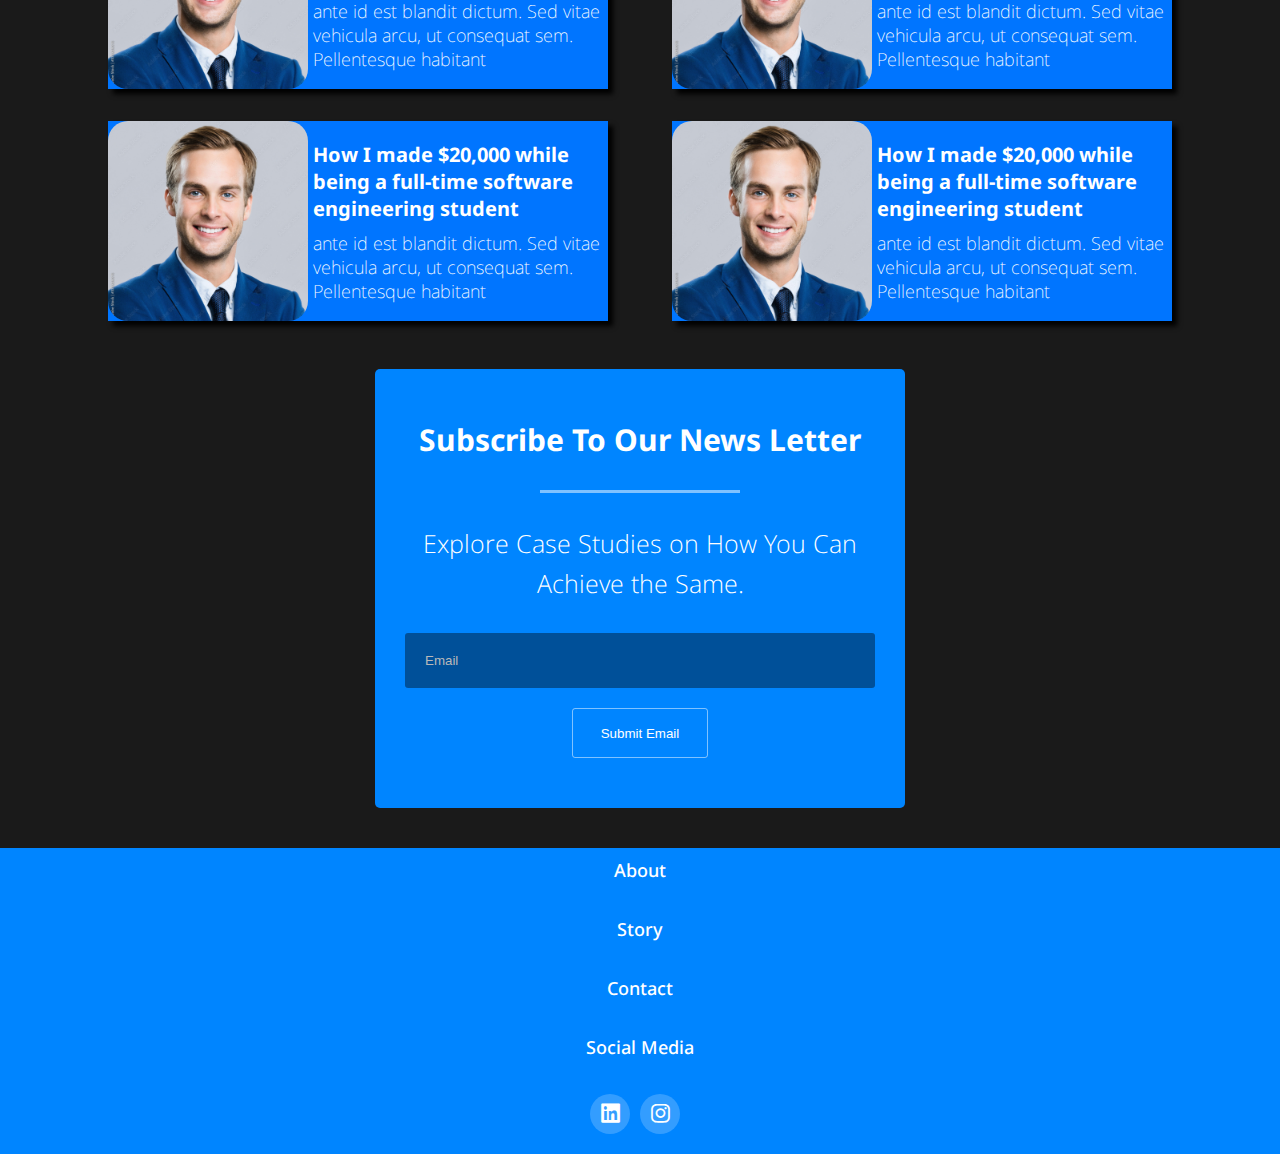
==== commit 0f242a78: "Add files via upload" ====
--- a/index.html
+++ b/index.html
@@ -10,8 +10,8 @@
 <link rel="preconnect" href="https://fonts.gstatic.com" crossorigin>
 <link href="https://fonts.googleapis.com/css2?family=Noto+Sans:ital,wght@0,100..900;1,100..900&display=swap"
     rel="stylesheet">
-
-<link rel="stylesheet" href="style.css">
+<link href='https://unpkg.com/boxicons@2.1.4/css/boxicons.min.css' rel='stylesheet'>
+<link rel="stylesheet" href="css/style.css">
 
 <body>
     <div class="hero">
@@ -27,7 +27,8 @@
         <div class="title">
             <h3>Tech Storyline</h3>
             <h1 class="none">Stories and Strategies from <br><span class="title-span">6-Figure Tech Careers.</span></h1>
-            <h1 class="width-430">Stories and Strategies from <span class="title-span">6-Figure Tech Careers.</span></h1>
+            <h1 class="width-430">Stories and Strategies from <span class="title-span">6-Figure Tech Careers.</span>
+            </h1>
             <p>Explore the In-Depth Journeys of Thousands Of Successful People In The Tech Industry.</p>
             <div class="cta">
                 <button class="learn_more">Learn More</button>
@@ -62,7 +63,7 @@
         <div class="preview_container_1">
             <div class="preview_box">
                 <div class="image_block">
-                    <img src="img/Small Logo.png" alt="">
+                    <img src="img/profile.jpg" alt="">
                 </div>
                 <div class="text_box">
                     <h1>How I made $20,000 while being a full-time software engineering student</h1>
@@ -72,7 +73,7 @@
             </div>
             <div class="preview_box">
                 <div class="image_block">
-                    <img src="img/Small Logo.png" alt="">
+                    <img src="img/profile.jpg" alt="">
                 </div>
                 <div class="text_box">
                     <h1>How I made $20,000 while being a full-time software engineering student</h1>
@@ -85,7 +86,7 @@
         <div class="preview_container_2">
             <div class="preview_box">
                 <div class="image_block">
-                    <img src="img/Small Logo.png" alt="">
+                    <img src="img/profile.jpg" alt="">
                 </div>
                 <div class="text_box">
                     <h1>How I made $20,000 while being a full-time software engineering student</h1>
@@ -95,7 +96,7 @@
             </div>
             <div class="preview_box">
                 <div class="image_block">
-                    <img src="img/Small Logo.png" alt="">
+                    <img src="img/profile.jpg" alt="">
                 </div>
                 <div class="text_box">
                     <h1>How I made $20,000 while being a full-time software engineering student</h1>
@@ -119,15 +120,31 @@
 
     </div>
 
-    <div class="bottom-links">
-        <footer>
+    <footer class="footer">
+        <div class="container">
+            <div class="row">
+                <div class="footer-col">
+                    <a href=""><h4>About</h4></a>
+                </div>
+                <div class="footer-col">
+                    <a href=""><h4>Story</h4></a>
+                </div>
+                <div class="footer-col">
+                    <a href=""><h4>Contact</h4></a>
+                </div>
+                <div class="footer-col">
+                    <a href=""><h4>Social Media</h4></a>
+                    <div class="social-links">
+                        <a href="#"><i class='bx bxl-linkedin-square'></i></a>
+                        <a href="#"><i class='bx bxl-instagram'></i></a>
+                    </div>
 
-            <a href="">Sign Up</a>
-            <a href="">Support</a>
-        </footer>
-    </div>
+                </div>
+            </div>
+        </div>
+    </footer>
 
 
 </body>
 
-</html>
+</html>--- a/css/style.css
+++ b/css/style.css
@@ -0,0 +1,1170 @@
+.noto-sans-custom {
+    font-family: "Noto Sans", sans-serif;
+    font-optical-sizing: auto;
+    font-weight: 400;
+    /* Example weight, replace with desired value */
+    font-style: normal;
+    font-variation-settings:
+        "wdth" 100;
+    /* Example setting, adjust as needed */
+}
+
+
+* {
+    margin: 0;
+    padding: 0;
+    box-sizing: border-box;
+}
+
+body {
+    background-color: #1A1A1A;
+    font-family: "Noto Sans", sans-serif;
+    color: rgb(255, 255, 255);
+    position: relative;
+    overflow-x: hidden;
+}
+
+/*Desktop*/
+@media only screen and (min-width:1205px) {
+
+    .hero {
+        min-width: 100%;
+        background-color: #1A1A1A;
+    }
+
+    header {
+        display: flex;
+        justify-content: space-between;
+        padding: 15px 2%;
+    }
+
+    li,
+    a {
+        list-style-type: none;
+        text-decoration: none;
+        font-size: clamp(13px, 4.5vw, 25px);
+        color: rgb(255, 255, 255);
+    }
+
+    .logo {
+        font-size: clamp(13px, 5vw, 25px);
+    }
+
+    .title {
+        margin-top: 2em;
+    }
+
+    .title h3 {
+        text-align: center;
+        font-size: clamp(13px, 5vw, 25px);
+        font-weight: 50;
+    }
+
+    .title h1 {
+        font-size: clamp(13px, 5vw, 55px);
+        text-align: center;
+        margin-left: 2.6em;
+        margin-right: 2.6em;
+    }
+
+    .title-span {
+        color: #0085FF;
+    }
+
+    .title p {
+        margin-top: 10px;
+        font-size: clamp(18px, 2vw, 30px);
+        margin-left: 1em;
+        margin-right: 1em;
+        text-align: center;
+    }
+
+    .cta {
+        margin: auto;
+        text-align: center;
+        margin-top: 20px;
+    }
+
+    .learn_more {
+        color: white;
+        height: 50px;
+        width: 150px;
+        font-size: 15px;
+        border-radius: 10px;
+        border: solid #0085FF;
+        background: none;
+    }
+
+    .learn_more:hover {
+        color: rgb(0, 0, 0);
+        transform: scale(1.02);
+        transition: 0.3s;
+        border: solid #d3d3d3;
+        background: #d3d3d3;
+        cursor: pointer;
+    }
+
+    .get_started {
+        color: white;
+        font-size: 15px;
+        height: 50px;
+        width: 150px;
+        border-radius: 10px;
+        border: solid #0085FF;
+        background: #0085FF;
+    }
+
+    .get_started:hover {
+        color: rgb(0, 0, 0);
+        transform: scale(1.02);
+        transition: 0.3s;
+        border: solid #d3d3d3;
+        background: #d3d3d3;
+        cursor: pointer;
+    }
+
+    .hero-image {
+        margin: auto;
+        text-align: center;
+    }
+
+    .hero-image img {
+        margin-top: 1em;
+        max-width: 80%;
+    }
+
+    .about {
+        min-width: 100%;
+    }
+
+    .about h1 {
+        text-align: center;
+        font-size: clamp(30px, 5vw, 40px);
+    }
+
+    .container {
+        text-align: center;
+    }
+
+    .box {
+        text-align: center;
+        display: inline-block;
+        width: 500px;
+        max-width: 90%;
+        aspect-ratio: 1/1;
+        margin: 1em;
+        margin-top: 2em;
+        max-width: 300px;
+        box-shadow: 5px 5px 5px black;
+        background: #0075FF;
+    }
+
+    .preview {
+        margin-top: 2em;
+    }
+
+    .preview h1 {
+        text-align: center;
+        font-size: 45px;
+        text-decoration: double;
+        margin-left: 1.5em;
+        margin-right: 1.5em;
+    }
+
+    .double {
+        background-image: linear-gradient(to bottom, rgb(0, 60, 255) 0%, transparent 50%, transparent 50%, rgb(29, 116, 255) 100%);
+        background-position: 0 1.03em;
+        background-repeat: repeat-x;
+        background-size: 1px 6px;
+    }
+
+    .preview_container_1 {
+        display: flex;
+        justify-content: center;
+        gap: 2em;
+        /* Adjust the gap between boxes */
+        flex-wrap: wrap;
+    }
+
+    .preview_container_2 {
+        display: flex;
+        justify-content: center;
+        gap: 2em;
+        /* Adjust the gap between boxes */
+        flex-wrap: wrap;
+    }
+
+    .preview_box {
+        display: flex;
+        text-align: center;
+        max-width: 500px;
+        /* Adjust the width of each box */
+        height: 200px;
+        margin: 1em;
+        box-shadow: 5px 5px 5px black;
+        background: #0075FF;
+    }
+
+    .image_block img {
+        height: 200px;
+        width: 200px;
+        border-radius: 20px;
+    }
+
+    .text_box h1 {
+        text-align: left;
+        font-size: clamp(10px, 5vw, 20px);
+        margin-top: 1em;
+        margin-left: 5px;
+        margin-right: 5px;
+    }
+
+    .title .width-430 {
+        display: none;
+        font-size: clamp(30px, 5vw, 40px);
+        text-align: center;
+        margin-left: 10px;
+        margin-right: 10px;
+    }
+
+    .text_box p {
+        text-align: left;
+        font-weight: 200;
+        font-size: clamp(10px, 4vw, 18px);
+        margin-top: 0.5em;
+        margin-left: 5px;
+        margin-right: 5px;
+    }
+
+    .newsletter {
+        background: #0085FF;
+        margin: 0 auto;
+        margin-top: 2em;
+        text-align: center;
+        max-width: 530px;
+        padding: 50px 30px;
+        border-radius: 5px;
+        color: white;
+        margin-bottom: 2.5em;
+    }
+
+    .newsletter hr {
+        width: 200px;
+        height: 3px;
+        margin: 30px auto;
+        border: 0;
+        background: rgba(255, 255, 255, 0.5);
+
+    }
+
+    .newsletter h1 {
+        font-size: 30px;
+    }
+
+    .newsletter p {
+        font-size: clamp(10px, 7vw, 25px);
+        font-weight: 250;
+        line-height: 40px;
+        color: white;
+        margin-bottom: 30px;
+    }
+
+    .newsletter input {
+        border-radius: 3px;
+        background-color: rgba(0, 0, 0, 0.4);
+        width: 100%;
+        height: 55px;
+        border: none;
+        padding: 0 20px;
+        color: white;
+        box-sizing: border-box;
+        margin-bottom: 20px;
+    }
+
+    ::placeholder {
+        color: rgb(185, 185, 185);
+    }
+
+    .newsletter button {
+        border: 1px solid rgba(255, 255, 255, 0.5);
+        border-radius: 3px;
+        height: 50px;
+        background-color: transparent;
+        color: #fff;
+        padding: 0px 28px;
+    }
+
+    .newsletter button:hover {
+        border: 1px solid rgba(255, 255, 255);
+        background-color: rgba(255, 255, 255);
+        color: #000000;
+        transition: 0.3s;
+        transform: scale(1.1);
+        cursor: pointer;
+    }
+
+    .container {
+        max-width: 1170px;
+        margin: auto;
+    }
+
+    .row {
+        display: flex;
+        flex-wrap: wrap;
+    }
+
+    ul {
+        list-style: none;
+    }
+
+    .footer {
+        background-color: #0085FF;
+        padding: 10px 0;
+    }
+
+    .footer-col {
+        width: 100%;
+    }
+
+    .footer-col h4 {
+        font-size: 18px;
+        color: #ffffff;
+        text-transform: capitalize;
+        margin-bottom: 35px;
+        font-weight: 500;
+        position: relative;
+        text-align: center;
+    }
+
+    .footer-col ul li:not(:last-child) {
+        margin-bottom: 10px;
+    }
+
+    .footer-col ul li a {
+        margin: auto;
+        font-size: 16px;
+        text-transform: capitalize;
+        color: #ffffff;
+        text-decoration: none;
+        font-weight: 300;
+        color: #bbbbbb;
+        display: block;
+        transition: all 0.3s ease;
+    }
+
+    .footer-col .social-links {
+        display: flex;
+        justify-content: center;
+        /* Center horizontally */
+        align-items: center;
+        /* Center vertically if needed */
+    }
+
+    .footer-col .social-links a {
+        display: inline-block;
+        height: 40px;
+        width: 40px;
+        background-color: rgba(255, 255, 255, 0.2);
+        margin: 0 10px 10px 0;
+        text-align: center;
+        line-height: 40px;
+        border-radius: 50%;
+        color: #ffffff;
+        transition: all 0.5s ease;
+    }
+
+}
+
+/*Laptop*/
+@media only screen and (max-width:1200px) {
+    .hero {
+        min-width: 100%;
+        background-color: #1A1A1A;
+    }
+
+    header {
+        display: flex;
+        justify-content: space-between;
+        padding: 15px 2%;
+    }
+
+    li,
+    a {
+        list-style-type: none;
+        text-decoration: none;
+        font-size: clamp(13px, 4.5vw, 25px);
+        color: rgb(255, 255, 255);
+    }
+
+    .logo {
+        font-size: clamp(13px, 5vw, 25px);
+    }
+
+    .title {
+        margin-top: 2em;
+    }
+
+    .title h3 {
+        text-align: center;
+        font-size: clamp(13px, 5vw, 25px);
+        font-weight: 50;
+    }
+
+    .title h1 {
+        font-size: clamp(13px, 5vw, 55px);
+        text-align: center;
+        margin-left: 2.6em;
+        margin-right: 2.6em;
+    }
+
+    .title-span {
+        color: #0085FF;
+    }
+
+    .title p {
+        margin-top: 10px;
+        font-size: clamp(18px, 2vw, 30px);
+        margin-left: 1em;
+        margin-right: 1em;
+        text-align: center;
+    }
+
+    .cta {
+        margin: auto;
+        text-align: center;
+        margin-top: 20px;
+    }
+
+    .learn_more {
+        color: white;
+        height: 50px;
+        width: 150px;
+        font-size: 15px;
+        border-radius: 10px;
+        border: solid #0085FF;
+        background: none;
+    }
+
+    .learn_more:hover {
+        color: rgb(0, 0, 0);
+        transform: scale(1.02);
+        transition: 0.3s;
+        border: solid #d3d3d3;
+        background: #d3d3d3;
+    }
+
+    .get_started {
+        color: white;
+        font-size: 15px;
+        height: 50px;
+        width: 150px;
+        border-radius: 10px;
+        border: solid #0085FF;
+        background: #0085FF;
+    }
+
+    .get_started:hover {
+        color: rgb(0, 0, 0);
+        transform: scale(1.02);
+        transition: 0.3s;
+        border: solid #d3d3d3;
+        background: #d3d3d3;
+    }
+
+    .hero-image {
+        margin: auto;
+        text-align: center;
+    }
+
+    .hero-image img {
+        margin-top: 1em;
+        max-width: 80%;
+    }
+
+    .about {
+        min-width: 100%;
+    }
+
+    .about h1 {
+        text-align: center;
+        font-size: clamp(30px, 5vw, 40px);
+    }
+
+    .box {
+        margin: auto;
+        text-align: center;
+        height: 480px;
+        max-width: 500px;
+        background-color: grey;
+        margin-top: 1em;
+    }
+
+    .preview {
+        margin-top: 2em;
+    }
+
+    .preview h1 {
+        text-align: center;
+        font-size: clamp(1em, 4vw, 8em);
+        text-decoration: double;
+    }
+
+    .double {
+        background-image: linear-gradient(to bottom, rgb(0, 60, 255) 0%, transparent 50%, transparent 50%, rgb(29, 116, 255) 100%);
+        background-position: 0 1.03em;
+        background-repeat: repeat-x;
+        background-size: 1px 6px;
+    }
+
+
+    .preview_box {
+        display: flex;
+        margin: auto;
+        text-align: center;
+        height: clamp(100px, 220px, 300px);
+        background-color: #0085FF;
+        margin-top: 2em;
+        margin-left: 1em;
+        margin-right: 1em;
+        border-radius: 20px;
+    }
+
+    .image_block img {
+        height: 220px;
+        width: 220px;
+        border-radius: 20px;
+    }
+
+    .text_box h1 {
+        text-align: left;
+        font-size: clamp(1em, 3vw, 8em);
+        margin-top: 1em;
+        margin-left: 5px;
+        margin-right: 5px;
+    }
+
+    .title .width-430 {
+        display: none;
+        font-size: clamp(30px, 5vw, 40px);
+        text-align: center;
+        margin-left: 10px;
+        margin-right: 10px;
+    }
+
+    .text_box p {
+        text-align: left;
+        font-weight: 200;
+        font-size: clamp(1.5em, 1vw, 4.5em);
+        margin-top: 0.5em;
+        margin-left: 5px;
+        margin-right: 5px;
+    }
+
+    .newsletter {
+        background: #0085FF;
+        margin: 0 auto;
+        margin-top: 2em;
+        text-align: center;
+        max-width: 530px;
+        padding: 50px 30px;
+        border-radius: 5px;
+        color: white;
+    }
+
+    .newsletter hr {
+        width: 200px;
+        height: 3px;
+        margin: 30px auto;
+        border: 0;
+        background: rgba(255, 255, 255, 0.5);
+
+    }
+
+    .newsletter h1 {
+        font-size: clamp(1em, 3vw, 8em);
+    }
+
+    .newsletter p {
+        font-size: clamp(1.5em, 1vw, 4em);
+        font-weight: 250;
+        line-height: 40px;
+        color: white;
+        margin-bottom: 30px;
+    }
+
+    .newsletter input {
+        border-radius: 3px;
+        background-color: rgba(0, 0, 0, 0.4);
+        width: 100%;
+        height: 55px;
+        border: none;
+        padding: 0 20px;
+        color: white;
+        box-sizing: border-box;
+        margin-bottom: 20px;
+    }
+
+    ::placeholder {
+        color: rgb(185, 185, 185);
+    }
+
+    .newsletter button {
+        border: 1px solid rgba(255, 255, 255, 0.5);
+        border-radius: 3px;
+        height: 50px;
+        background-color: transparent;
+        color: #fff;
+        padding: 0px 28px;
+    }
+
+    .newsletter button:hover {
+        border: 1px solid rgba(255, 255, 255);
+        background-color: rgba(255, 255, 255);
+        color: #000000;
+        transition: 0.3s;
+        transform: scale(1.1);
+        cursor: pointer;
+    }
+
+    .bottom-links {
+        min-width: 100%;
+        margin-top: 1em;
+    }
+
+    .container {
+        max-width: 1170px;
+        margin: auto;
+    }
+
+    .row {
+        display: flex;
+        flex-wrap: wrap;
+    }
+
+    ul {
+        list-style: none;
+    }
+
+    .footer {
+        background-color: #0085FF;
+        padding: 20px 0;
+        margin-top: 2em;
+    }
+
+    .footer-col {
+        width: 100%;
+    }
+
+    .footer-col h4 {
+        font-size: 18px;
+        color: #ffffff;
+        text-transform: capitalize;
+        margin-bottom: 35px;
+        font-weight: 500;
+        position: relative;
+        text-align: center;
+    }
+
+    .footer-col h4:hover {
+        font-size: 18px;
+        color: #b10b0b;
+    }
+
+    .footer-col ul li:not(:last-child) {
+        margin-bottom: 10px;
+    }
+
+    .footer-col ul li a {
+        margin: auto;
+        font-size: 16px;
+        text-transform: capitalize;
+        color: #ffffff;
+        text-decoration: none;
+        font-weight: 300;
+        color: #bbbbbb;
+        display: block;
+        transition: all 0.3s ease;
+    }
+
+    .footer-col .social-links {
+        display: flex;
+        justify-content: center;
+        /* Center horizontally */
+        align-items: center;
+        /* Center vertically if needed */
+    }
+
+}
+
+/*Phone*/
+@media only screen and (max-width:992px) {
+    .hero {
+        min-width: 100%;
+        background-color: #1A1A1A;
+    }
+
+    header {
+        display: flex;
+        justify-content: space-between;
+        padding: 15px 2%;
+    }
+
+    li,
+    a {
+        list-style-type: none;
+        text-decoration: none;
+        font-size: clamp(13px, 4.5vw, 25px);
+        color: rgb(255, 255, 255);
+    }
+
+    .logo {
+        font-size: clamp(13px, 5vw, 25px);
+    }
+
+    .title {
+        margin-top: 2em;
+    }
+
+    .title h3 {
+        text-align: center;
+        font-size: clamp(13px, 5vw, 25px);
+        font-weight: 50;
+    }
+
+    .title h1 {
+        font-size: clamp(30px, 5vw, 40px);
+        text-align: center;
+        margin-left: 10px;
+        margin-right: 10px;
+    }
+
+    .title p {
+        margin-top: 10px;
+        font-size: clamp(18px, 2vw, 30px);
+        margin-left: 1em;
+        margin-right: 1em;
+        text-align: center;
+    }
+
+    .cta {
+        margin: auto;
+        text-align: center;
+        margin-top: 20px;
+    }
+
+    .learn_more {
+        color: white;
+        height: 50px;
+        width: 150px;
+        border-radius: 10px;
+        border: solid #0085FF;
+        background: none;
+    }
+
+    .get_started {
+        color: white;
+        height: 50px;
+        width: 150px;
+        border-radius: 10px;
+        border: solid #0085FF;
+        background: #0085FF;
+    }
+
+    .hero-image {
+        margin: auto;
+        text-align: center;
+    }
+
+    .hero-image img {
+        margin-top: 1em;
+        max-width: 80%;
+    }
+
+    .about {
+        min-width: 100%;
+    }
+
+    .about h1 {
+        text-align: center;
+        font-size: clamp(30px, 5vw, 40px);
+    }
+
+    .box {
+        margin: auto;
+        text-align: center;
+        height: 380px;
+        max-width: 400px;
+        background-color: grey;
+        margin-top: 1em;
+    }
+
+    .preview {
+        margin-top: 2em;
+    }
+
+    .preview h1 {
+        text-align: center;
+        font-size: clamp(20px, 4vw, 35px);
+        text-decoration: double;
+    }
+
+    .double {
+        background-image: linear-gradient(to bottom, rgb(0, 60, 255) 0%, transparent 50%, transparent 50%, rgb(29, 116, 255) 100%);
+        background-position: 0 1.03em;
+        background-repeat: repeat-x;
+        background-size: 1px 6px;
+    }
+
+
+    .preview_box {
+        display: flex;
+        margin: auto;
+        text-align: center;
+        height: clamp(100px, 200px, 300px);
+        background-color: #0085FF;
+        margin-top: 2em;
+        margin-left: 1em;
+        margin-right: 1em;
+        border-radius: 20px;
+    }
+
+    .image_block img {
+        height: 200px;
+        width: 200px;
+        border-radius: 20px;
+    }
+
+    .text_box h1 {
+        text-align: left;
+        font-size: clamp(1em, 3vw, 8em);
+        margin-top: 1em;
+        margin-left: 5px;
+        margin-right: 5px;
+    }
+
+    .title .width-430 {
+        display: none;
+        font-size: clamp(30px, 5vw, 40px);
+        text-align: center;
+        margin-left: 10px;
+        margin-right: 10px;
+    }
+
+    .text_box p {
+        text-align: left;
+        font-weight: 200;
+        font-size: clamp(1em, 2.5vw, 3.5em);
+        margin-top: 0.5em;
+        margin-left: 5px;
+        margin-right: 5px;
+    }
+
+    .newsletter {
+        background: #0085FF;
+        margin: 0 auto;
+        margin-top: 2em;
+        text-align: center;
+        max-width: 430px;
+        padding: 50px 30px;
+        border-radius: 5px;
+        color: white;
+    }
+
+    .newsletter hr {
+        width: 100px;
+        height: 3px;
+        margin: 30px auto;
+        border: 0;
+        background: rgba(255, 255, 255, 0.5);
+
+    }
+
+    .newsletter h1 {
+        font-size: 25px;
+    }
+
+    .newsletter p {
+        font-size: 14.5px;
+        font-weight: 250;
+        line-height: 14px;
+        color: white;
+        margin-bottom: 30px;
+    }
+
+    .newsletter input {
+        border-radius: 3px;
+        background-color: rgba(0, 0, 0, 0.4);
+        width: 100%;
+        height: 55px;
+        border: none;
+        padding: 0 20px;
+        color: white;
+        box-sizing: border-box;
+        margin-bottom: 20px;
+    }
+
+    ::placeholder {
+        color: rgb(185, 185, 185);
+    }
+
+    .newsletter button {
+        border: 1px solid rgba(255, 255, 255, 0.5);
+        border-radius: 3px;
+        height: 50px;
+        background-color: transparent;
+        color: #fff;
+        padding: 0px 28px;
+    }
+
+    .bottom-links {
+        min-width: 100%;
+        margin-top: 1em;
+    }
+
+    footer {
+        display: flex;
+        text-align: center;
+        justify-content: space-between;
+        background-color: #0085FF;
+        padding: 10px 2%;
+    }
+
+    footer a {
+        font-size: 20px;
+    }
+
+}
+
+@media only screen and (max-width:468px) {
+    .hero {
+        min-width: 100%;
+        background-color: #1A1A1A;
+    }
+
+    header {
+        display: flex;
+        justify-content: space-between;
+        padding: 15px 2%;
+    }
+
+    li,
+    a {
+        list-style-type: none;
+        text-decoration: none;
+        font-size: clamp(13px, 4.5vw, 25px);
+        color: rgb(255, 255, 255);
+    }
+
+    .logo {
+        font-size: clamp(13px, 5vw, 25px);
+    }
+
+    .title {
+        margin-top: 2em;
+    }
+
+    .title h3 {
+        text-align: center;
+        font-size: clamp(13px, 5vw, 25px);
+        font-weight: 50;
+    }
+
+    .title .none {
+        display: none;
+        font-size: clamp(30px, 5vw, 40px);
+        text-align: center;
+        margin-left: 10px;
+        margin-right: 10px;
+    }
+
+    .title .width-430 {
+        font-size: clamp(30px, 5vw, 40px);
+        text-align: center;
+        margin-left: 10px;
+        margin-right: 10px;
+    }
+
+    .title p {
+        margin-top: 10px;
+        font-size: clamp(18px, 2vw, 30px);
+        margin-left: 1em;
+        margin-right: 1em;
+        text-align: center;
+    }
+
+    .cta {
+        margin: auto;
+        text-align: center;
+        margin-top: 20px;
+    }
+
+    .learn_more {
+        color: white;
+        height: 50px;
+        width: 150px;
+        border-radius: 10px;
+        border: solid #0085FF;
+        background: none;
+    }
+
+    .get_started {
+        color: white;
+        height: 50px;
+        width: 150px;
+        border-radius: 10px;
+        border: solid #0085FF;
+        background: #0085FF;
+    }
+
+    .hero-image {
+        margin: auto;
+        text-align: center;
+    }
+
+    .hero-image img {
+        margin-top: 1em;
+        max-width: 80%;
+    }
+
+    .about {
+        min-width: 100%;
+    }
+
+    .about h1 {
+        text-align: center;
+        font-size: clamp(30px, 5vw, 40px);
+    }
+
+    .box {
+        margin: auto;
+        text-align: center;
+        height: 280px;
+        max-width: 300px;
+        background-color: grey;
+        margin-top: 1em;
+    }
+
+    .preview {
+        margin-top: 2em;
+    }
+
+    .preview h1 {
+        text-align: center;
+        font-size: clamp(20px, 4vw, 35px);
+        text-decoration: double;
+    }
+
+    .double {
+        background-image: linear-gradient(to bottom, rgb(0, 60, 255) 0%, transparent 50%, transparent 50%, rgb(29, 116, 255) 100%);
+        background-position: 0 1.03em;
+        background-repeat: repeat-x;
+        background-size: 1px 6px;
+    }
+
+
+    .preview_box {
+        display: flex;
+        margin: auto;
+        text-align: center;
+        height: clamp(100px, 200px, 300px);
+        background-color: #0085FF;
+        margin-top: 2em;
+        margin-left: 1em;
+        margin-right: 1em;
+        border-radius: 20px;
+    }
+
+    .image_block img {
+        height: clamp(100px, 200px, 300px);
+        width: clamp(100px, 100px, 150px);
+        border-radius: 20px;
+    }
+
+    .text_box h1 {
+        text-align: left;
+        font-size: clamp(1em, 3vw, 8em);
+        margin-top: 1em;
+        margin-left: 5px;
+        margin-right: 5px;
+    }
+
+    .text_box p {
+        text-align: left;
+        font-weight: 200;
+
+        font-size: clamp(1em, 2.5vw, 3.5em);
+        margin-top: 0.5em;
+        margin-left: 5px;
+        margin-right: 5px;
+    }
+
+    .newsletter {
+        background: #0085FF;
+        margin: 0 auto;
+        margin-top: 2em;
+        text-align: center;
+        max-width: 330px;
+        padding: 50px 30px;
+        border-radius: 5px;
+        color: white;
+    }
+
+    .newsletter hr {
+        width: 70px;
+        height: 3px;
+        margin: 30px auto;
+        border: 0;
+        background: rgba(255, 255, 255, 0.5);
+
+    }
+
+    .newsletter p {
+        font-size: 16px;
+        line-height: 24px;
+        color: white;
+        margin-bottom: 30px;
+    }
+
+    .newsletter input {
+        border-radius: 3px;
+        background-color: rgba(0, 0, 0, 0.4);
+        width: 100%;
+        height: 55px;
+        border: none;
+        padding: 0 20px;
+        color: white;
+        box-sizing: border-box;
+        margin-bottom: 20px;
+    }
+
+    ::placeholder {
+        color: rgb(185, 185, 185);
+    }
+
+    .newsletter button {
+        border: 1px solid rgba(255, 255, 255, 0.5);
+        border-radius: 3px;
+        height: 50px;
+        background-color: transparent;
+        color: #fff;
+        padding: 0px 28px;
+    }
+
+    .bottom-links {
+        min-width: 100%;
+        margin-top: 1em;
+    }
+
+    footer {
+        display: flex;
+        text-align: center;
+        justify-content: space-between;
+        background-color: #0085FF;
+        padding: 10px 2%;
+    }
+
+    footer a {
+        font-size: 20px;
+    }
+
+}